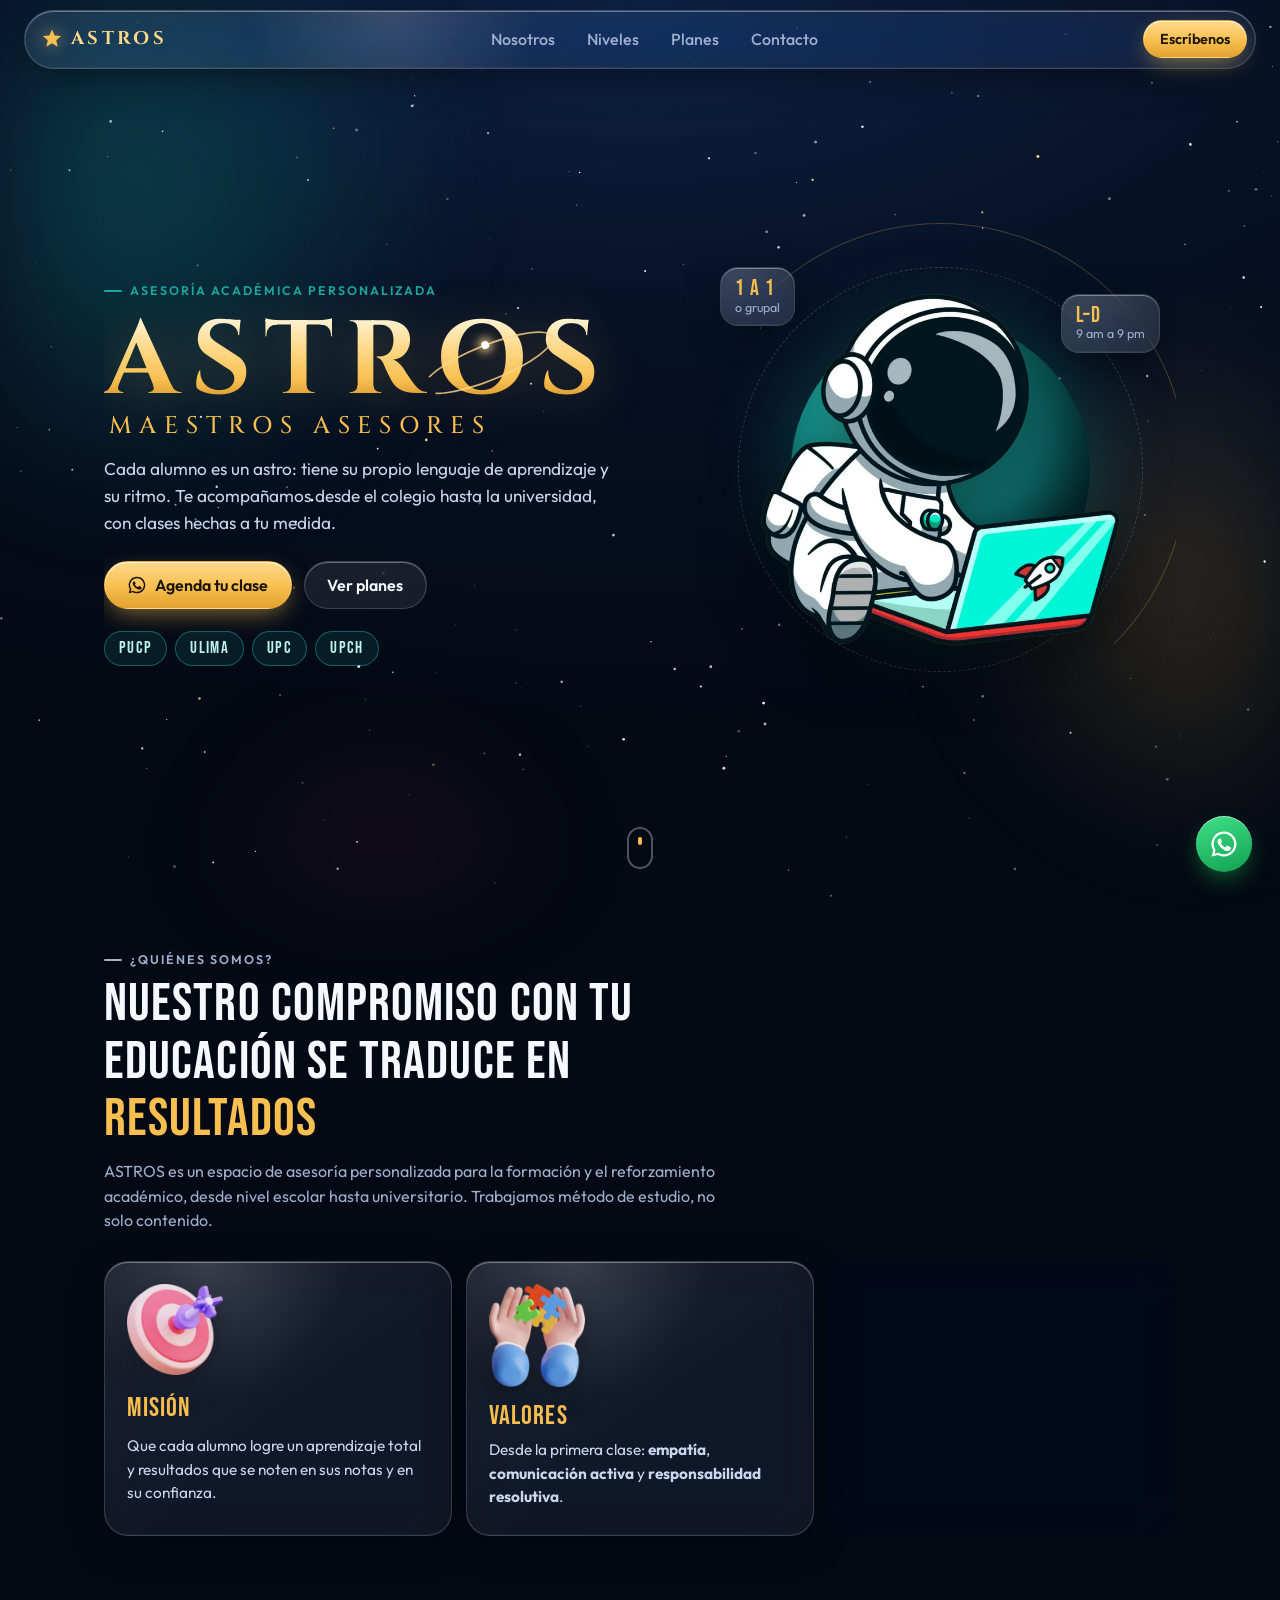
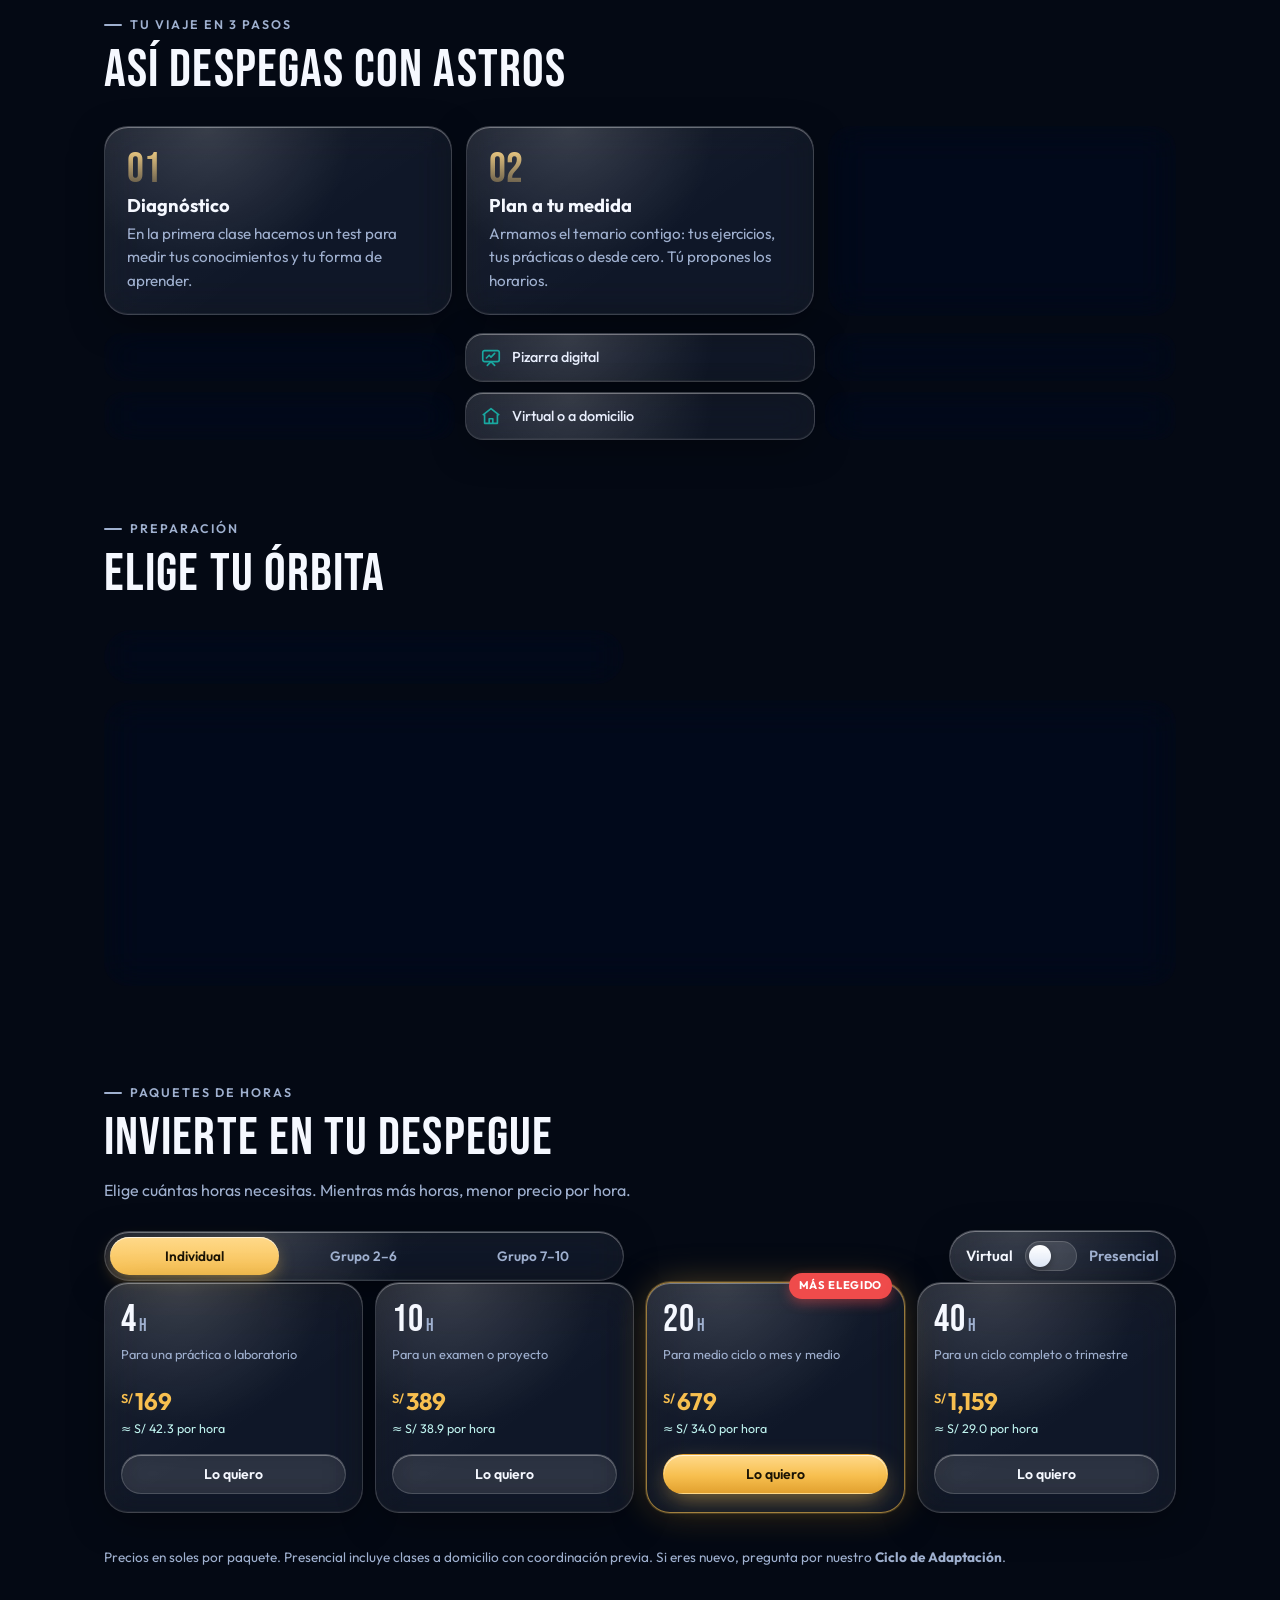
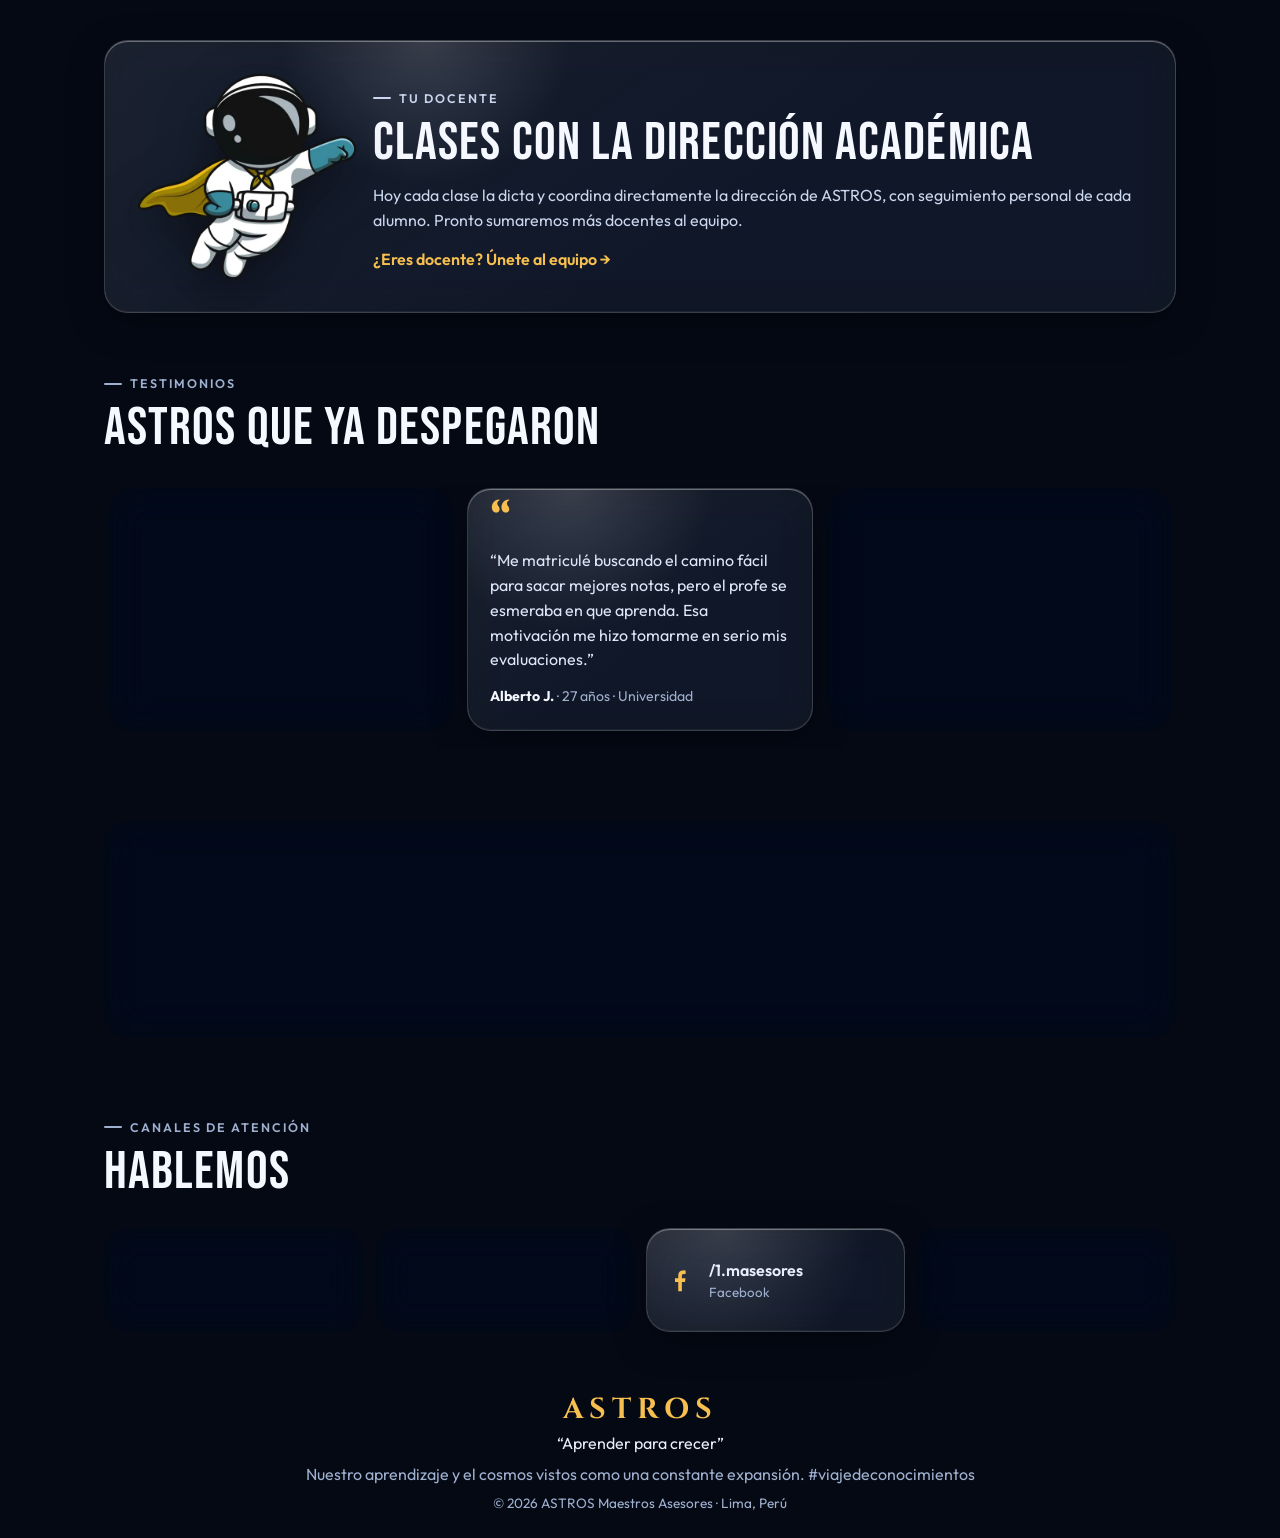
==== index.html @ 33a96c75 "Portafolio web ASTROS: mobile-first, estilo liquid glass Co-Authored-By: Claude Opus 5.5 (1M context" ====
<!doctype html>
<html lang="es">
<head>
  <meta charset="utf-8" />
  <meta name="viewport" content="width=device-width, initial-scale=1, viewport-fit=cover" />
  <title>ASTROS · Maestros Asesores</title>
  <meta name="description" content="Clases personalizadas para escolares, preuniversitarios y universitarios. Preparación para PUCP, ULIMA, UPC y UPCH. Aprender para crecer." />
  <meta name="theme-color" content="#060d1c" />
  <meta property="og:title" content="ASTROS · Maestros Asesores" />
  <meta property="og:description" content="Asesoría académica personalizada: colegio, pre y universidad. Aprender para crecer." />
  <meta property="og:image" content="assets/img/astro-hero.webp" />
  <link rel="icon" href="assets/img/favicon.svg" type="image/svg+xml" />
  <link rel="preconnect" href="https://fonts.googleapis.com" />
  <link rel="preconnect" href="https://fonts.gstatic.com" crossorigin />
  <link href="https://fonts.googleapis.com/css2?family=Bebas+Neue&family=Cinzel:wght@500;700&family=Outfit:wght@300;400;500;600;700&display=swap" rel="stylesheet" />
  <link rel="stylesheet" href="styles.css" />
</head>
<body>
  <canvas id="stars" aria-hidden="true"></canvas>
  <div class="aurora" aria-hidden="true"><span></span><span></span><span></span></div>

  <!-- Barra superior -->
  <header class="topbar glass">
    <a href="#inicio" class="brand" aria-label="ASTROS inicio">
      <svg class="brand-star" viewBox="0 0 24 24" aria-hidden="true"><path d="M12 1.5l2.9 6.6 7.1.6-5.4 4.7 1.6 7-6.2-3.7-6.2 3.7 1.6-7L2 8.7l7.1-.6z"/></svg>
      <span class="brand-name">ASTROS</span>
    </a>
    <nav class="topnav" aria-label="Secciones">
      <a href="#nosotros">Nosotros</a>
      <a href="#niveles">Niveles</a>
      <a href="#planes">Planes</a>
      <a href="#contacto">Contacto</a>
    </nav>
    <a class="btn btn-gold btn-sm" href="https://wa.me/51902155458?text=Hola%20ASTROS%2C%20quiero%20informes%20de%20las%20clases" target="_blank" rel="noopener">Escríbenos</a>
  </header>

  <main>
    <!-- HERO -->
    <section id="inicio" class="hero">
      <div class="hero-copy reveal">
        <p class="eyebrow">Asesoría académica personalizada</p>
        <h1 class="logo-type">
          <span class="logo-main">ASTR<span class="logo-o">O<i></i></span>S</span>
          <span class="logo-sub">Maestros Asesores</span>
        </h1>
        <p class="lead">Cada alumno es un astro: tiene su propio lenguaje de aprendizaje y su ritmo. Te acompañamos desde el colegio hasta la universidad, con clases hechas a tu medida.</p>
        <div class="hero-cta">
          <a class="btn btn-gold" href="https://wa.me/51902155458?text=Hola%20ASTROS%2C%20quiero%20agendar%20mi%20clase%20diagn%C3%B3stica" target="_blank" rel="noopener">
            <svg viewBox="0 0 24 24" aria-hidden="true"><use href="#i-wa"/></svg> Agenda tu clase
          </a>
          <a class="btn btn-glass" href="#planes">Ver planes</a>
        </div>
        <ul class="uni-chips" aria-label="Universidades objetivo">
          <li>PUCP</li><li>ULIMA</li><li>UPC</li><li>UPCH</li>
        </ul>
      </div>
      <div class="hero-art reveal">
        <div class="orbit orbit-1"></div>
        <div class="orbit orbit-2"></div>
        <div class="planet"></div>
        <img src="assets/img/astro-laptop.webp" alt="Astronauta de ASTROS estudiando en su laptop" width="640" height="572" class="float" />
        <div class="glass stat stat-a"><b>1 a 1</b><span>o grupal</span></div>
        <div class="glass stat stat-b"><b>L–D</b><span>9 am a 9 pm</span></div>
      </div>
      <a href="#nosotros" class="scroll-hint" aria-label="Bajar"><span></span></a>
    </section>

    <!-- NOSOTROS -->
    <section id="nosotros" class="section">
      <header class="section-head reveal">
        <p class="eyebrow">¿Quiénes somos?</p>
        <h2>Nuestro compromiso con tu educación se traduce en <em>resultados</em></h2>
        <p>ASTROS es un espacio de asesoría personalizada para la formación y el reforzamiento académico, desde nivel escolar hasta universitario. Trabajamos método de estudio, no solo contenido.</p>
      </header>
      <div class="cards-3">
        <article class="glass card reveal">
          <img src="assets/img/mision.webp" alt="" width="110" height="104" loading="lazy" />
          <h3>Misión</h3>
          <p>Que cada alumno logre un aprendizaje total y resultados que se noten en sus notas y en su confianza.</p>
        </article>
        <article class="glass card reveal">
          <img src="assets/img/valores.webp" alt="" width="110" height="117" loading="lazy" />
          <h3>Valores</h3>
          <p>Desde la primera clase: <b>empatía</b>, <b>comunicación activa</b> y <b>responsabilidad resolutiva</b>.</p>
        </article>
        <article class="glass card reveal">
          <img src="assets/img/vision.webp" alt="" width="110" height="130" loading="lazy" />
          <h3>Visión</h3>
          <p>Ser referentes por nuestra calidad de enseñanza y metodología de estudio para las nuevas generaciones.</p>
        </article>
      </div>
    </section>

    <!-- CÓMO FUNCIONA -->
    <section id="metodo" class="section">
      <header class="section-head reveal">
        <p class="eyebrow">Tu viaje en 3 pasos</p>
        <h2>Así despegas con ASTROS</h2>
      </header>
      <ol class="steps">
        <li class="glass step reveal">
          <span class="step-n">01</span>
          <h3>Diagnóstico</h3>
          <p>En la primera clase hacemos un test para medir tus conocimientos y tu forma de aprender.</p>
        </li>
        <li class="glass step reveal">
          <span class="step-n">02</span>
          <h3>Plan a tu medida</h3>
          <p>Armamos el temario contigo: tus ejercicios, tus prácticas o desde cero. Tú propones los horarios.</p>
        </li>
        <li class="glass step reveal">
          <span class="step-n">03</span>
          <h3>Resultados</h3>
          <p>Seguimiento clase a clase hasta tu práctica, examen o admisión.</p>
        </li>
      </ol>

      <div class="benefits reveal">
        <div class="glass pill-b"><svg viewBox="0 0 24 24"><use href="#i-cal"/></svg>Horario flexible</div>
        <div class="glass pill-b"><svg viewBox="0 0 24 24"><use href="#i-board"/></svg>Pizarra digital</div>
        <div class="glass pill-b"><svg viewBox="0 0 24 24"><use href="#i-rec"/></svg>Clases grabadas en Drive</div>
        <div class="glass pill-b"><svg viewBox="0 0 24 24"><use href="#i-book"/></svg>Temario a solicitud</div>
        <div class="glass pill-b"><svg viewBox="0 0 24 24"><use href="#i-home"/></svg>Virtual o a domicilio</div>
        <div class="glass pill-b"><svg viewBox="0 0 24 24"><use href="#i-users"/></svg>Individual o grupal</div>
      </div>
    </section>

    <!-- NIVELES -->
    <section id="niveles" class="section">
      <header class="section-head reveal">
        <p class="eyebrow">Preparación</p>
        <h2>Elige tu órbita</h2>
      </header>

      <div class="seg glass reveal" role="tablist" aria-label="Niveles">
        <button role="tab" aria-selected="true" data-tab="escolar">Escolar</button>
        <button role="tab" aria-selected="false" data-tab="pre">Pre</button>
        <button role="tab" aria-selected="false" data-tab="univ">Universidad</button>
        <span class="seg-thumb" aria-hidden="true"></span>
      </div>

      <div class="tabpanels reveal">
        <div class="glass panel" data-panel="escolar">
          <h3>Colegio</h3>
          <p class="muted">Reforzamiento, nivelación y adelanto para primaria y secundaria.</p>
          <ul class="topics">
            <li><b>Matemáticas</b><span>Álgebra, Aritmética, Geometría, Trigonometría</span></li>
            <li><b>Comunicación</b><span>Razonamiento verbal, Literatura, Lenguaje</span></li>
            <li><b>Ciencias naturales</b><span>Biología, Química, Física</span></li>
            <li><b>Ciencias sociales</b><span>Historia, Economía, Psicología</span></li>
          </ul>
        </div>
        <div class="glass panel" data-panel="pre" hidden>
          <h3>Preuniversitario</h3>
          <p class="muted">Preparación enfocada en las modalidades de admisión de:</p>
          <div class="uni-grid">
            <div class="uni"><b>PUCP</b><span>Pontificia Universidad Católica del Perú</span></div>
            <div class="uni"><b>ULIMA</b><span>Universidad de Lima</span></div>
            <div class="uni"><b>UPC</b><span>Universidad Peruana de Ciencias Aplicadas</span></div>
            <div class="uni"><b>UPCH</b><span>Universidad Peruana Cayetano Heredia</span></div>
          </div>
          <ul class="tags">
            <li>5.º de secundaria</li><li>Primeros puestos</li><li>Tercio superior</li><li>Bachillerato</li><li>CEPRE</li><li>Examen general</li>
          </ul>
        </div>
        <div class="glass panel" data-panel="univ" hidden>
          <h3>Universidad</h3>
          <p class="muted">Acompañamiento por curso: para una práctica, un examen o el ciclo completo.</p>
          <ul class="topics">
            <li><b>Estudios Generales Ciencias</b><span>Cálculo I–V, Física I–III, Química I–II (laboratorios), Programación</span></li>
            <li><b>Estudios Generales Letras</b><span>Matemática básica y para economistas, Estadística, Lógica, Argumentación, Investigación</span></li>
            <li><b>Ciencias de la salud</b><span>Cursos base de Medicina, Enfermería y afines</span></li>
            <li><b>Ingenierías y Artes</b><span>Cursos de especialidad a solicitud</span></li>
          </ul>
        </div>
      </div>
    </section>

    <!-- PLANES -->
    <section id="planes" class="section">
      <header class="section-head reveal">
        <p class="eyebrow">Paquetes de horas</p>
        <h2>Invierte en tu despegue</h2>
        <p>Elige cuántas horas necesitas. Mientras más horas, menor precio por hora.</p>
      </header>

      <div class="plan-controls reveal">
        <div class="seg glass seg-sm" role="tablist" aria-label="Capacidad">
          <button role="tab" aria-selected="true" data-cap="ind">Individual</button>
          <button role="tab" aria-selected="false" data-cap="g2">Grupo 2–6</button>
          <button role="tab" aria-selected="false" data-cap="g7">Grupo 7–10</button>
          <span class="seg-thumb" aria-hidden="true"></span>
        </div>
        <label class="switch glass">
          <span data-mode-label="virtual" class="on">Virtual</span>
          <input type="checkbox" id="modeToggle" aria-label="Cambiar a presencial" />
          <i aria-hidden="true"></i>
          <span data-mode-label="presencial">Presencial</span>
        </label>
      </div>

      <div class="plans" id="plans"></div>
      <p class="fine reveal">Precios en soles por paquete. Presencial incluye clases a domicilio con coordinación previa. Si eres nuevo, pregunta por nuestro <b>Ciclo de Adaptación</b>.</p>
    </section>

    <!-- DOCENTE -->
    <section id="docente" class="section">
      <div class="glass teacher reveal">
        <img src="assets/img/astro-hero.webp" alt="" width="280" height="280" loading="lazy" class="float-slow" />
        <div>
          <p class="eyebrow">Tu docente</p>
          <h2>Clases con la dirección académica</h2>
          <p>Hoy cada clase la dicta y coordina directamente la dirección de ASTROS, con seguimiento personal de cada alumno. Pronto sumaremos más docentes al equipo.</p>
          <a class="link-arrow" href="https://wa.me/51902155458?text=Hola%20ASTROS%2C%20soy%20docente%20y%20me%20interesa%20dictar%20con%20ustedes" target="_blank" rel="noopener">¿Eres docente? Únete al equipo →</a>
        </div>
      </div>
    </section>

    <!-- TESTIMONIOS -->
    <section id="testimonios" class="section">
      <header class="section-head reveal">
        <p class="eyebrow">Testimonios</p>
        <h2>Astros que ya despegaron</h2>
      </header>
      <div class="carousel" tabindex="0" aria-label="Testimonios">
        <figure class="glass quote">
          <blockquote>“Era el mejor de mi colegio, pero no sabía cuánto me había afectado la pandemia en cómo estudiaba. Gracias a los tips y el test que me dieron pude mejorar nuevamente.”</blockquote>
          <figcaption><b>Renzo A.</b> · 18 años · Pre</figcaption>
        </figure>
        <figure class="glass quote">
          <blockquote>“Me matriculé buscando el camino fácil para sacar mejores notas, pero el profe se esmeraba en que aprenda. Esa motivación me hizo tomarme en serio mis evaluaciones.”</blockquote>
          <figcaption><b>Alberto J.</b> · 27 años · Universidad</figcaption>
        </figure>
        <figure class="glass quote">
          <blockquote>“Lo que me han enseñado me ayudó a conocer las profesiones que existen y lo que quiero ser. Sé que puedo contar con el apoyo de los profes.”</blockquote>
          <figcaption><b>Cristina R.</b> · 13 años · Escolar</figcaption>
        </figure>
      </div>
    </section>

    <!-- PAGOS -->
    <section id="pagos" class="section">
      <div class="glass pay reveal">
        <div>
          <p class="eyebrow">Métodos de pago</p>
          <h2>Paga como prefieras</h2>
          <p>Aceptamos transferencias y billeteras digitales. Te enviamos los datos por WhatsApp; recuerda mandarnos tu comprobante.</p>
        </div>
        <ul class="pay-list">
          <li class="pay-yape">Yape</li>
          <li class="pay-plin">Plin</li>
          <li class="pay-bcp">BCP</li>
          <li class="pay-bbva">BBVA</li>
          <li class="pay-ibk">Interbank</li>
          <li class="pay-scotia">Scotiabank</li>
        </ul>
      </div>
    </section>

    <!-- CONTACTO -->
    <section id="contacto" class="section">
      <header class="section-head reveal">
        <p class="eyebrow">Canales de atención</p>
        <h2>Hablemos</h2>
      </header>
      <div class="contact">
        <a class="glass contact-card reveal" href="https://wa.me/51902155458" target="_blank" rel="noopener">
          <svg viewBox="0 0 24 24" aria-hidden="true"><use href="#i-wa"/></svg>
          <span><b>902 155 458</b><small>WhatsApp · L–D 9 am a 9 pm</small></span>
        </a>
        <a class="glass contact-card reveal" href="https://www.instagram.com/1.masesores/" target="_blank" rel="noopener">
          <svg viewBox="0 0 24 24" aria-hidden="true"><use href="#i-ig"/></svg>
          <span><b>@1.masesores</b><small>Instagram</small></span>
        </a>
        <a class="glass contact-card reveal" href="https://www.facebook.com/1.masesores" target="_blank" rel="noopener">
          <svg viewBox="0 0 24 24" aria-hidden="true"><use href="#i-fb"/></svg>
          <span><b>/1.masesores</b><small>Facebook</small></span>
        </a>
        <a class="glass contact-card reveal" href="mailto:3m.amalgama@gmail.com">
          <svg viewBox="0 0 24 24" aria-hidden="true"><use href="#i-mail"/></svg>
          <span><b>3m.amalgama@gmail.com</b><small>Correo</small></span>
        </a>
      </div>
    </section>
  </main>

  <footer class="footer">
    <p class="logo-foot">ASTROS</p>
    <p>“Aprender para crecer”</p>
    <p class="muted">Nuestro aprendizaje y el cosmos vistos como una constante expansión. #viajedeconocimientos</p>
    <p class="muted small">© <span id="year"></span> ASTROS Maestros Asesores · Lima, Perú</p>
  </footer>

  <!-- Barra inferior tipo app (móvil) -->
  <nav class="tabbar glass" aria-label="Navegación rápida">
    <a href="#inicio" class="active"><svg viewBox="0 0 24 24"><use href="#i-rocket"/></svg><span>Inicio</span></a>
    <a href="#niveles"><svg viewBox="0 0 24 24"><use href="#i-book"/></svg><span>Niveles</span></a>
    <a href="#planes"><svg viewBox="0 0 24 24"><use href="#i-star"/></svg><span>Planes</span></a>
    <a href="#contacto"><svg viewBox="0 0 24 24"><use href="#i-chat"/></svg><span>Contacto</span></a>
  </nav>

  <a class="fab" href="https://wa.me/51902155458?text=Hola%20ASTROS%2C%20quiero%20informes" target="_blank" rel="noopener" aria-label="Escríbenos por WhatsApp">
    <svg viewBox="0 0 24 24"><use href="#i-wa"/></svg>
  </a>

  <!-- Iconos -->
  <svg width="0" height="0" style="position:absolute" aria-hidden="true">
    <symbol id="i-wa" viewBox="0 0 24 24"><path fill="currentColor" d="M12 2a10 10 0 0 0-8.6 15.1L2 22l5-1.3A10 10 0 1 0 12 2zm0 18.2a8.2 8.2 0 0 1-4.2-1.1l-.3-.2-3 .8.8-2.9-.2-.3A8.2 8.2 0 1 1 12 20.2zm4.5-6.1c-.2-.1-1.5-.7-1.7-.8s-.4-.1-.6.1-.7.8-.8 1-.3.2-.5.1a6.7 6.7 0 0 1-3.3-2.9c-.3-.4.3-.4.7-1.3.1-.2 0-.3 0-.4l-.8-1.8c-.2-.5-.4-.4-.6-.4h-.5a1 1 0 0 0-.7.3 3 3 0 0 0-.9 2.2 5.2 5.2 0 0 0 1.1 2.7 11.8 11.8 0 0 0 4.5 4c1.7.7 2.3.8 3.2.6a2.7 2.7 0 0 0 1.8-1.3 2.2 2.2 0 0 0 .1-1.3c0-.1-.2-.2-.4-.3z"/></symbol>
    <symbol id="i-ig" viewBox="0 0 24 24"><g fill="none" stroke="currentColor" stroke-width="1.8"><rect x="3" y="3" width="18" height="18" rx="5"/><circle cx="12" cy="12" r="4"/><circle cx="17.5" cy="6.5" r="1" fill="currentColor" stroke="none"/></g></symbol>
    <symbol id="i-fb" viewBox="0 0 24 24"><path fill="currentColor" d="M13.5 21v-7.5H16l.4-3h-2.9V8.6c0-.9.3-1.5 1.5-1.5h1.5V4.4a20 20 0 0 0-2.2-.1c-2.2 0-3.7 1.3-3.7 3.8v2.4H8v3h2.6V21z"/></symbol>
    <symbol id="i-mail" viewBox="0 0 24 24"><g fill="none" stroke="currentColor" stroke-width="1.8" stroke-linejoin="round"><rect x="3" y="5" width="18" height="14" rx="3"/><path d="m4 7 8 6 8-6"/></g></symbol>
    <symbol id="i-cal" viewBox="0 0 24 24"><g fill="none" stroke="currentColor" stroke-width="1.8" stroke-linecap="round"><rect x="3" y="5" width="18" height="16" rx="3"/><path d="M8 3v4M16 3v4M3 10h18M8 14h2M14 14h2M8 17h2"/></g></symbol>
    <symbol id="i-board" viewBox="0 0 24 24"><g fill="none" stroke="currentColor" stroke-width="1.8" stroke-linecap="round" stroke-linejoin="round"><rect x="3" y="4" width="18" height="12" rx="2"/><path d="m7 12 3-3 2 2 4-4M8 20l4-4 4 4"/></g></symbol>
    <symbol id="i-rec" viewBox="0 0 24 24"><g fill="none" stroke="currentColor" stroke-width="1.8" stroke-linejoin="round"><rect x="3" y="6" width="13" height="12" rx="2"/><path d="m16 10 5-3v10l-5-3z"/></g></symbol>
    <symbol id="i-book" viewBox="0 0 24 24"><g fill="none" stroke="currentColor" stroke-width="1.8" stroke-linejoin="round"><path d="M4 5a2 2 0 0 1 2-2h13v16H6a2 2 0 0 0-2 2z"/><path d="M4 21V5M8 7h7M8 11h5"/></g></symbol>
    <symbol id="i-home" viewBox="0 0 24 24"><g fill="none" stroke="currentColor" stroke-width="1.8" stroke-linejoin="round"><path d="M3 11 12 4l9 7"/><path d="M5 10v10h14V10M10 20v-5h4v5"/></g></symbol>
    <symbol id="i-users" viewBox="0 0 24 24"><g fill="none" stroke="currentColor" stroke-width="1.8" stroke-linecap="round"><circle cx="9" cy="8" r="3.5"/><path d="M2.5 20a6.5 6.5 0 0 1 13 0"/><circle cx="17" cy="9" r="2.5"/><path d="M16 14.2A5 5 0 0 1 21.5 19"/></g></symbol>
    <symbol id="i-rocket" viewBox="0 0 24 24"><g fill="none" stroke="currentColor" stroke-width="1.8" stroke-linejoin="round"><path d="M12 2c3 2 5 5.5 5 10l-2 4H9l-2-4c0-4.5 2-8 5-10z"/><circle cx="12" cy="9" r="2"/><path d="M9 16l-3 3 1-5M15 16l3 3-1-5M10.5 19.5 12 22l1.5-2.5"/></g></symbol>
    <symbol id="i-star" viewBox="0 0 24 24"><path fill="none" stroke="currentColor" stroke-width="1.8" stroke-linejoin="round" d="M12 2.8l2.7 6 6.5.6-4.9 4.3 1.5 6.4L12 16.8 6.2 20.1l1.5-6.4-4.9-4.3 6.5-.6z"/></symbol>
    <symbol id="i-chat" viewBox="0 0 24 24"><path fill="none" stroke="currentColor" stroke-width="1.8" stroke-linejoin="round" d="M4 5h16v11H9l-5 4z"/></symbol>
  </svg>

  <script src="app.js" defer></script>
</body>
</html>
---- styles.css ----
/* ASTROS · Maestros Asesores
   Paleta de marca: espacio profundo, oro, turquesa, blanco y acento rojo. */
:root {
  --space-950: #040914;
  --space-900: #071125;
  --space-800: #0c1c38;
  --teal: #19a8a0;
  --teal-deep: #0e6e6f;
  --gold: #f7bf4f;
  --gold-soft: #ffd98a;
  --red: #ef4b4b;
  --white: #f5f8ff;
  --text: #e8eefc;
  --muted: #9fb0cf;

  --glass-bg: rgba(255, 255, 255, 0.06);
  --glass-bg-strong: rgba(255, 255, 255, 0.10);
  --glass-border: rgba(255, 255, 255, 0.16);
  --glass-hi: rgba(255, 255, 255, 0.35);
  --shadow: 0 10px 40px -10px rgba(0, 0, 0, 0.55);

  --radius: 24px;
  --gutter: 16px;
  --maxw: 1120px;
  --tabbar-h: 68px;

  --f-display: "Bebas Neue", Impact, sans-serif;
  --f-logo: "Cinzel", Georgia, serif;
  color-scheme: dark;
  --f-body: "Outfit", system-ui, -apple-system, "Segoe UI", sans-serif;
}

*, *::before, *::after { box-sizing: border-box; }
html { scroll-behavior: smooth; scroll-padding-top: 80px; overflow-x: clip; }
body {
  margin: 0;
  font-family: var(--f-body);
  font-size: 16px;
  line-height: 1.55;
  color: var(--text);
  background: radial-gradient(120% 80% at 50% 0%, #0d2244 0%, var(--space-900) 45%, var(--space-950) 100%) fixed;
  background-color: var(--space-950);
  overflow-x: hidden;
  overflow-x: clip;
  -webkit-font-smoothing: antialiased;
  padding-bottom: calc(var(--tabbar-h) + env(safe-area-inset-bottom) + 12px);
}
img { max-width: 100%; height: auto; display: block; }
a { color: inherit; }
h1, h2, h3 { margin: 0; line-height: 1.05; }
p { margin: 0; }
.muted { color: var(--muted); }
.small { font-size: .85rem; }

/* ---------- Fondo: estrellas + aurora ---------- */
#stars { position: fixed; inset: 0; width: 100%; height: 100%; z-index: -2; pointer-events: none; }
.aurora { position: fixed; inset: 0; z-index: -1; pointer-events: none; overflow: hidden; filter: blur(60px); opacity: .55; }
.aurora span { position: absolute; border-radius: 50%; animation: drift 22s ease-in-out infinite alternate; }
.aurora span:nth-child(1) { width: 60vmax; height: 60vmax; left: -20vmax; top: -15vmax; background: radial-gradient(circle, rgba(25,168,160,.55), transparent 60%); }
.aurora span:nth-child(2) { width: 50vmax; height: 50vmax; right: -20vmax; top: 30vh; background: radial-gradient(circle, rgba(247,191,79,.35), transparent 60%); animation-duration: 28s; }
.aurora span:nth-child(3) { width: 40vmax; height: 40vmax; left: 10vw; bottom: -20vmax; background: radial-gradient(circle, rgba(239,75,75,.18), transparent 60%); animation-duration: 34s; }
@keyframes drift { to { transform: translate3d(6vw, -4vh, 0) scale(1.1); } }

/* ---------- Liquid glass ---------- */
.glass {
  position: relative;
  background: linear-gradient(145deg, var(--glass-bg-strong), var(--glass-bg) 60%);
  border: 1px solid var(--glass-border);
  border-radius: var(--radius);
  box-shadow: var(--shadow), inset 0 1px 0 var(--glass-hi), inset 0 -1px 0 rgba(255,255,255,.05);
  -webkit-backdrop-filter: blur(18px) saturate(160%);
  backdrop-filter: blur(18px) saturate(160%);
  isolation: isolate;
}
/* brillo especular que sigue al dedo / mouse */
.glass::after {
  content: "";
  position: absolute; inset: 0;
  border-radius: inherit;
  background: radial-gradient(240px circle at var(--mx, 30%) var(--my, 0%), rgba(255,255,255,.14), transparent 60%);
  pointer-events: none;
  z-index: -1;
}

/* ---------- Botones ---------- */
.btn {
  display: inline-flex; align-items: center; justify-content: center; gap: .5rem;
  min-height: 48px; padding: 0 1.4rem;
  border-radius: 999px; border: 1px solid transparent;
  font: 600 1rem/1 var(--f-body); text-decoration: none; cursor: pointer;
  transition: transform .2s ease, box-shadow .2s ease, background .2s ease;
  -webkit-tap-highlight-color: transparent;
}
.btn svg { width: 20px; height: 20px; }
.btn:active { transform: scale(.97); }
.btn-gold {
  color: #1b1405;
  background: linear-gradient(180deg, var(--gold-soft), var(--gold) 55%, #e2a12f);
  box-shadow: 0 8px 24px -6px rgba(247,191,79,.6), inset 0 1px 0 rgba(255,255,255,.7);
}
.btn-gold:hover { box-shadow: 0 12px 30px -6px rgba(247,191,79,.8), inset 0 1px 0 rgba(255,255,255,.7); }
.btn-glass {
  color: var(--white);
  background: rgba(255,255,255,.08);
  border-color: var(--glass-border);
  -webkit-backdrop-filter: blur(14px); backdrop-filter: blur(14px);
  box-shadow: inset 0 1px 0 var(--glass-hi);
}
.btn-sm { min-height: 38px; padding: 0 1rem; font-size: .9rem; }

/* ---------- Topbar ---------- */
.topbar {
  position: sticky; top: max(10px, env(safe-area-inset-top)); z-index: 50;
  margin: 10px var(--gutter) 0;
  display: flex; align-items: center; justify-content: space-between; gap: 12px;
  padding: 8px 8px 8px 16px;
  border-radius: 999px;
}
.brand { display: flex; align-items: center; gap: 8px; text-decoration: none; }
.brand-star { width: 22px; height: 22px; fill: var(--gold); filter: drop-shadow(0 0 8px rgba(247,191,79,.6)); }
.brand-name { font: 700 1.15rem/1 var(--f-logo); letter-spacing: .18em; color: var(--gold-soft); }
.topnav { display: none; gap: 4px; }
.topnav a { text-decoration: none; padding: 8px 14px; border-radius: 999px; color: var(--muted); font-weight: 500; transition: .2s; }
.topnav a:hover { color: var(--white); background: rgba(255,255,255,.08); }

/* ---------- Layout ---------- */
main { width: 100%; max-width: var(--maxw); margin: 0 auto; padding: 0 var(--gutter); }
.section { padding: 64px 0 8px; }
.section-head { max-width: 640px; margin-bottom: 28px; }
.section-head h2, .teacher h2, .pay h2 {
  font-family: var(--f-display); font-weight: 400; letter-spacing: .02em;
  font-size: clamp(2.2rem, 8vw, 3.4rem); color: var(--white); margin: 6px 0 12px;
}
.section-head h2 em { font-style: normal; color: var(--gold); }
.section-head p { color: var(--muted); }
.eyebrow {
  display: inline-flex; align-items: center; gap: 8px;
  font-size: .78rem; font-weight: 600; letter-spacing: .16em; text-transform: uppercase; color: var(--teal);
}
.eyebrow::before { content: ""; width: 18px; height: 2px; border-radius: 2px; background: currentColor; }

/* ---------- Hero ---------- */
main .hero { overflow-x: clip; }
.hero {
  min-height: calc(100svh - 90px);
  display: grid; align-content: center; gap: 24px;
  padding: 32px 0 40px; position: relative;
}
.logo-type { display: grid; gap: 6px; margin: 14px 0 18px; }
.logo-main {
  font: 700 clamp(3.4rem, 17vw, 6.5rem)/0.9 var(--f-logo);
  letter-spacing: .12em;
  background: linear-gradient(180deg, #fff6dc 0%, var(--gold-soft) 35%, var(--gold) 70%, #c9861f 100%);
  -webkit-background-clip: text; background-clip: text; color: transparent;
  filter: drop-shadow(0 4px 24px rgba(247,191,79,.25));
}
.logo-o {
  position: relative; display: inline-block;
  background: inherit; -webkit-background-clip: text; background-clip: text; color: transparent;
  background-image: linear-gradient(180deg, #fff6dc 0%, var(--gold-soft) 35%, var(--gold) 70%, #c9861f 100%);
}
.logo-o i {
  position: absolute; left: 50%; top: 52%; width: 135%; height: 40%;
  border: 2px solid rgba(255,217,138,.8); border-radius: 50%;
  transform: translate(-50%, -50%) rotate(-22deg);
  border-left-color: transparent;
}
.logo-o i::after {
  content: ""; position: absolute; width: 8px; height: 8px; border-radius: 50%;
  background: #fff; box-shadow: 0 0 10px 3px rgba(255,217,138,.9);
  top: -5px; left: 50%;
}
.logo-sub {
  font: 500 clamp(1rem, 4.6vw, 1.5rem)/1 var(--f-logo);
  letter-spacing: .32em; text-transform: uppercase; color: var(--gold);
  padding-left: .2em;
}
.lead { font-size: 1.08rem; color: #c9d6ee; max-width: 520px; }
.hero-cta { display: flex; flex-wrap: wrap; gap: 12px; margin-top: 24px; }
.uni-chips { list-style: none; padding: 0; margin: 22px 0 0; display: flex; flex-wrap: wrap; gap: 8px; }
.uni-chips li {
  font: 400 1.05rem/1 var(--f-display); letter-spacing: .08em;
  padding: 8px 14px; border-radius: 999px;
  border: 1px solid rgba(25,168,160,.5); color: #bff3ef; background: rgba(25,168,160,.12);
}
.hero-art { position: relative; justify-self: center; width: min(88vw, 440px); aspect-ratio: 1; display: grid; place-items: center; }
.hero-art img { width: 82%; position: relative; z-index: 2; filter: drop-shadow(0 20px 30px rgba(0,0,0,.5)); }
.planet {
  position: absolute; width: 68%; aspect-ratio: 1; border-radius: 50%;
  background: radial-gradient(circle at 32% 28%, #3fd3c8 0%, var(--teal) 25%, var(--teal-deep) 55%, #052b33 85%);
  box-shadow: inset -20px -30px 60px rgba(0,0,0,.55), 0 0 80px rgba(25,168,160,.35);
}
.orbit { position: absolute; border-radius: 50%; border: 1px dashed rgba(255,255,255,.18); }
.orbit-1 { inset: 4%; animation: spin 60s linear infinite; }
.orbit-2 { inset: -6%; border-style: solid; border-color: rgba(247,191,79,.25); border-left-color: transparent; border-bottom-color: transparent; animation: spin 24s linear infinite reverse; }
@keyframes spin { to { transform: rotate(360deg); } }
.float { animation: float 6s ease-in-out infinite; }
.float-slow { animation: float 8s ease-in-out infinite; }
@keyframes float { 50% { transform: translateY(-14px) rotate(-1.5deg); } }
.stat { position: absolute; z-index: 3; padding: 10px 14px; border-radius: 18px; display: grid; line-height: 1.15; }
.stat b { font: 400 1.4rem/1 var(--f-display); letter-spacing: .04em; color: var(--gold); }
.stat span { font-size: .78rem; color: var(--muted); }
.stat-a { left: 0; top: 4%; animation: float 7s ease-in-out infinite; }
.stat-b { right: 0; top: 10%; animation: float 9s ease-in-out infinite reverse; }
.scroll-hint { display: none; }

/* ---------- Cards ---------- */
.cards-3 { display: grid; gap: 14px; }
.card { padding: 22px; display: grid; grid-template-columns: 72px 1fr; gap: 4px 16px; align-items: start; }
.card img { grid-row: span 2; width: 72px; filter: drop-shadow(0 8px 14px rgba(0,0,0,.35)); }
.card h3 { font: 400 1.7rem/1 var(--f-display); letter-spacing: .04em; color: var(--gold); }
.card p { color: #c9d6ee; font-size: .96rem; }

/* ---------- Pasos ---------- */
.steps { list-style: none; padding: 0; margin: 0; display: grid; gap: 14px; counter-reset: s; }
.step { padding: 22px; }
.step-n {
  font: 400 2.6rem/1 var(--f-display);
  background: linear-gradient(180deg, var(--gold-soft), rgba(247,191,79,.15));
  -webkit-background-clip: text; background-clip: text; color: transparent;
}
.step h3 { font-size: 1.15rem; margin: 6px 0; color: var(--white); }
.step p { color: var(--muted); font-size: .95rem; }
.benefits { display: grid; grid-template-columns: 1fr 1fr; gap: 10px; margin-top: 18px; }
.pill-b { display: flex; align-items: center; gap: 10px; padding: 12px 14px; border-radius: 18px; font-size: .9rem; font-weight: 500; }
.pill-b svg { width: 22px; height: 22px; flex: none; color: var(--teal); }

/* ---------- Segmented control ---------- */
.seg {
  position: relative; display: grid; grid-auto-flow: column; grid-auto-columns: 1fr;
  padding: 5px; border-radius: 999px; margin-bottom: 16px;
}
.seg button {
  position: relative; z-index: 1; border: 0; background: none; cursor: pointer;
  min-height: 42px; padding: 0 10px; border-radius: 999px;
  font: 600 .95rem/1 var(--f-body); color: var(--muted); transition: color .25s;
  -webkit-tap-highlight-color: transparent;
}
.seg button[aria-selected="true"] { color: #1b1405; }
.seg-thumb {
  position: absolute; z-index: 0; top: 5px; bottom: 5px; left: 5px;
  border-radius: 999px;
  background: linear-gradient(180deg, var(--gold-soft), var(--gold));
  box-shadow: 0 6px 18px -4px rgba(247,191,79,.6), inset 0 1px 0 rgba(255,255,255,.7);
  transition: transform .45s cubic-bezier(.3,1.4,.5,1), width .3s;
}
.seg-sm button { font-size: .85rem; min-height: 38px; }

.panel { padding: 22px; animation: pop .45s cubic-bezier(.3,1.3,.5,1); }
.panel h3 { font: 400 2rem/1 var(--f-display); letter-spacing: .03em; color: var(--white); }
.panel .muted { margin: 6px 0 16px; }
@keyframes pop { from { opacity: 0; transform: translateY(10px) scale(.98); } }
.topics { list-style: none; padding: 0; margin: 0; display: grid; gap: 10px; }
.topics li { display: grid; gap: 2px; padding: 12px 14px; border-radius: 16px; background: rgba(255,255,255,.05); border: 1px solid rgba(255,255,255,.08); }
.topics b { color: var(--gold-soft); font-weight: 600; }
.topics span { color: #c3cfe6; font-size: .92rem; }
.uni-grid { display: grid; grid-template-columns: 1fr 1fr; gap: 10px; }
.uni { padding: 14px; border-radius: 16px; background: rgba(25,168,160,.12); border: 1px solid rgba(25,168,160,.35); display: grid; gap: 4px; }
.uni b { font: 400 1.6rem/1 var(--f-display); letter-spacing: .06em; color: var(--white); }
.uni span { font-size: .78rem; color: var(--muted); line-height: 1.3; }
.tags { list-style: none; padding: 0; margin: 16px 0 0; display: flex; flex-wrap: wrap; gap: 8px; }
.tags li { font-size: .85rem; padding: 6px 12px; border-radius: 999px; background: rgba(255,255,255,.07); border: 1px solid rgba(255,255,255,.12); }

/* ---------- Planes ---------- */
.plan-controls { display: grid; gap: 10px; margin-bottom: 18px; }
.plan-controls .seg { margin: 0; }
.switch {
  display: flex; align-items: center; justify-content: center; gap: 12px;
  padding: 10px 16px; border-radius: 999px; cursor: pointer; user-select: none;
  font-weight: 600; font-size: .92rem; color: var(--muted);
}
.switch span.on { color: var(--white); }
.switch input { position: absolute; opacity: 0; width: 1px; height: 1px; }
.switch i {
  position: relative; width: 52px; height: 30px; border-radius: 999px;
  background: rgba(255,255,255,.12); border: 1px solid var(--glass-border);
  transition: background .3s;
}
.switch i::after {
  content: ""; position: absolute; top: 3px; left: 3px; width: 22px; height: 22px; border-radius: 50%;
  background: linear-gradient(180deg, #fff, #dfe8f7);
  box-shadow: 0 3px 8px rgba(0,0,0,.35);
  transition: transform .4s cubic-bezier(.3,1.5,.5,1);
}
.switch input:checked + i { background: var(--teal); }
.switch input:checked + i::after { transform: translateX(22px); }
.switch input:focus-visible + i { outline: 2px solid var(--gold); outline-offset: 2px; }

.plans { display: grid; grid-template-columns: 1fr 1fr; gap: 12px; }
.plan { padding: 18px 16px; display: grid; gap: 6px; align-content: start; transition: transform .3s; }
.plan.featured { border-color: rgba(247,191,79,.6); box-shadow: var(--shadow), 0 0 0 1px rgba(247,191,79,.25), 0 0 40px -10px rgba(247,191,79,.5), inset 0 1px 0 var(--glass-hi); }
.plan .badge {
  position: absolute; top: -10px; right: 12px; font-size: .7rem; font-weight: 700; letter-spacing: .06em; text-transform: uppercase;
  padding: 4px 10px; border-radius: 999px; color: #fff; background: var(--red); box-shadow: 0 4px 12px rgba(239,75,75,.45);
}
.plan-h { font: 400 2.4rem/1 var(--f-display); color: var(--white); letter-spacing: .02em; }
.plan-h small { font-size: 1.1rem; color: var(--muted); margin-left: 2px; }
.plan-use { font-size: .8rem; color: var(--muted); min-height: 2.4em; line-height: 1.25; }
.plan-price { font: 700 1.5rem/1 var(--f-body); color: var(--gold); margin-top: 6px; }
.plan-price sup { font-size: .8rem; font-weight: 600; margin-right: 2px; vertical-align: .55em; }
.plan-ph { font-size: .78rem; color: #bff3ef; }
.plan .btn { margin-top: 10px; min-height: 40px; font-size: .88rem; padding: 0 .8rem; }
.price-swap { animation: pop .35s ease; }
.fine { margin-top: 16px; color: var(--muted); font-size: .85rem; }

/* ---------- Docente ---------- */
.teacher { padding: 24px; display: grid; gap: 16px; align-items: center; overflow: hidden; }
.teacher img { width: 180px; justify-self: center; filter: drop-shadow(0 16px 24px rgba(0,0,0,.45)); }
.teacher p { color: #c9d6ee; }
.link-arrow { display: inline-block; margin-top: 14px; color: var(--gold); font-weight: 600; text-decoration: none; }
.link-arrow:hover { text-decoration: underline; }

/* ---------- Testimonios ---------- */
.carousel {
  display: grid; grid-auto-flow: column; grid-auto-columns: 86%; gap: 14px;
  overflow-x: auto; scroll-snap-type: x mandatory; padding: 4px 4px 18px;
  margin: 0 calc(var(--gutter) * -1); padding-left: var(--gutter); padding-right: var(--gutter);
  scrollbar-width: none;
}
.carousel::-webkit-scrollbar { display: none; }
.quote { margin: 0; padding: 22px; scroll-snap-align: center; display: grid; gap: 14px; align-content: space-between; }
.quote blockquote { margin: 0; font-size: 1rem; color: #dde6f7; }
.quote blockquote::before { content: "“"; display: block; font: 700 3rem/0.6 var(--f-logo); color: var(--gold); margin-bottom: 8px; }
.quote figcaption { font-size: .88rem; color: var(--muted); }
.quote figcaption b { color: var(--white); }

/* ---------- Pagos ---------- */
.pay { padding: 24px; display: grid; gap: 18px; }
.pay p { color: #c9d6ee; }
.pay-list { list-style: none; padding: 0; margin: 0; display: grid; grid-template-columns: repeat(3, 1fr); gap: 10px; }
.pay-list li {
  display: grid; place-items: center; min-height: 54px; border-radius: 16px;
  font-weight: 700; font-size: .9rem; color: #fff; letter-spacing: .02em;
  box-shadow: inset 0 1px 0 rgba(255,255,255,.35), 0 6px 16px -6px rgba(0,0,0,.5);
}
.pay-yape { background: linear-gradient(160deg, #8b3fd1, #5f1d9a); }
.pay-plin { background: linear-gradient(160deg, #3ec6e0, #0f8db0); }
.pay-bcp { background: linear-gradient(160deg, #2453b8, #0b2f7a); }
.pay-bbva { background: linear-gradient(160deg, #1c5bb8, #072e6b); }
.pay-ibk { background: linear-gradient(160deg, #18b05a, #0c7a3c); }
.pay-scotia { background: linear-gradient(160deg, #ee3b33, #b0161a); }

/* ---------- Contacto ---------- */
.contact { display: grid; gap: 12px; }
.contact-card { display: flex; align-items: center; gap: 14px; padding: 16px 18px; text-decoration: none; transition: transform .2s; }
.contact-card:active { transform: scale(.98); }
.contact-card svg { width: 30px; height: 30px; flex: none; color: var(--gold); }
.contact-card span { display: grid; min-width: 0; }
.contact-card b { font-weight: 600; overflow-wrap: anywhere; }
.contact-card small { color: var(--muted); }

/* ---------- Footer ---------- */
.footer { text-align: center; padding: 56px var(--gutter) 24px; display: grid; gap: 6px; }
.logo-foot { font: 700 1.8rem/1 var(--f-logo); letter-spacing: .2em; color: var(--gold); }

/* ---------- Tabbar móvil + FAB ---------- */
.tabbar {
  position: fixed; z-index: 60; left: var(--gutter); right: var(--gutter);
  bottom: calc(10px + env(safe-area-inset-bottom));
  height: var(--tabbar-h); border-radius: 26px;
  display: grid; grid-template-columns: repeat(4, 1fr); padding: 6px;
  background: linear-gradient(145deg, rgba(20,34,64,.55), rgba(10,20,40,.45));
}
.tabbar a {
  display: grid; place-items: center; align-content: center; gap: 2px;
  text-decoration: none; color: var(--muted); font-size: .7rem; font-weight: 500;
  border-radius: 20px; transition: color .25s, background .25s;
  -webkit-tap-highlight-color: transparent;
}
.tabbar svg { width: 22px; height: 22px; }
.tabbar a.active { color: var(--gold); background: rgba(255,255,255,.08); box-shadow: inset 0 1px 0 rgba(255,255,255,.18); }
.fab {
  position: fixed; z-index: 61; right: var(--gutter);
  bottom: calc(var(--tabbar-h) + 22px + env(safe-area-inset-bottom));
  width: 56px; height: 56px; border-radius: 50%; display: grid; place-items: center;
  color: #fff; background: linear-gradient(160deg, #3fe08a, #12a150);
  box-shadow: 0 10px 24px -6px rgba(18,161,80,.7), inset 0 1px 0 rgba(255,255,255,.5);
  animation: pulse 2.8s ease-in-out infinite;
}
.fab svg { width: 30px; height: 30px; }
@keyframes pulse { 50% { box-shadow: 0 10px 24px -6px rgba(18,161,80,.7), 0 0 0 10px rgba(63,224,138,.12), inset 0 1px 0 rgba(255,255,255,.5); } }

/* ---------- Reveal on scroll ---------- */
.reveal { transition: transform .8s cubic-bezier(.2,.8,.2,1); }
.js .reveal:not(.in) { transform: translateY(18px); }
.reveal.in { transform: none; }

:focus-visible { outline: 2px solid var(--gold); outline-offset: 3px; }

/* Sin backdrop-filter: más opacidad para que se lea */
@supports not ((backdrop-filter: blur(1px)) or (-webkit-backdrop-filter: blur(1px))) {
  .glass { background: rgba(14, 28, 56, .92); }
}

@media (prefers-reduced-motion: reduce) {
  *, *::before, *::after { animation: none !important; transition: none !important; }
  .reveal { opacity: 1; transform: none; }
  html { scroll-behavior: auto; }
}

/* ---------- Tablet / Desktop ---------- */
@media (min-width: 720px) {
  :root { --gutter: 24px; }
  .cards-3, .steps { grid-template-columns: repeat(3, 1fr); }
  .card { grid-template-columns: 1fr; text-align: left; }
  .card img { grid-row: auto; width: 96px; margin-bottom: 8px; }
  .benefits { grid-template-columns: repeat(3, 1fr); }
  .plans { grid-template-columns: repeat(4, 1fr); }
  .plan-controls { grid-template-columns: 1fr auto; align-items: center; }
  .uni-grid { grid-template-columns: repeat(4, 1fr); }
  .topics { grid-template-columns: 1fr 1fr; }
  .teacher { grid-template-columns: 220px 1fr; padding: 32px; }
  .teacher img { width: 220px; }
  .carousel { grid-auto-columns: calc((100% - 28px) / 3); margin: 0; padding-left: 4px; padding-right: 4px; }
  .pay { grid-template-columns: 1fr 1fr; align-items: center; padding: 32px; }
  .contact { grid-template-columns: 1fr 1fr; }
  .seg { max-width: 520px; }
}
@media (min-width: 960px) {
  body { padding-bottom: 0; }
  .topnav { display: flex; }
  .tabbar { display: none; }
  .fab { bottom: 28px; right: 28px; }
  .hero { grid-template-columns: 1.1fr .9fr; align-items: center; }
  .scroll-hint { display: block; position: absolute; left: 50%; bottom: 10px; width: 26px; height: 42px; border: 2px solid rgba(255,255,255,.3); border-radius: 14px; transform: translateX(-50%); }
  .scroll-hint span { position: absolute; left: 50%; top: 8px; width: 4px; height: 8px; border-radius: 2px; background: var(--gold); transform: translateX(-50%); animation: wheel 1.8s infinite; }
  @keyframes wheel { to { transform: translate(-50%, 12px); opacity: 0; } }
  .contact { grid-template-columns: repeat(4, 1fr); }
}
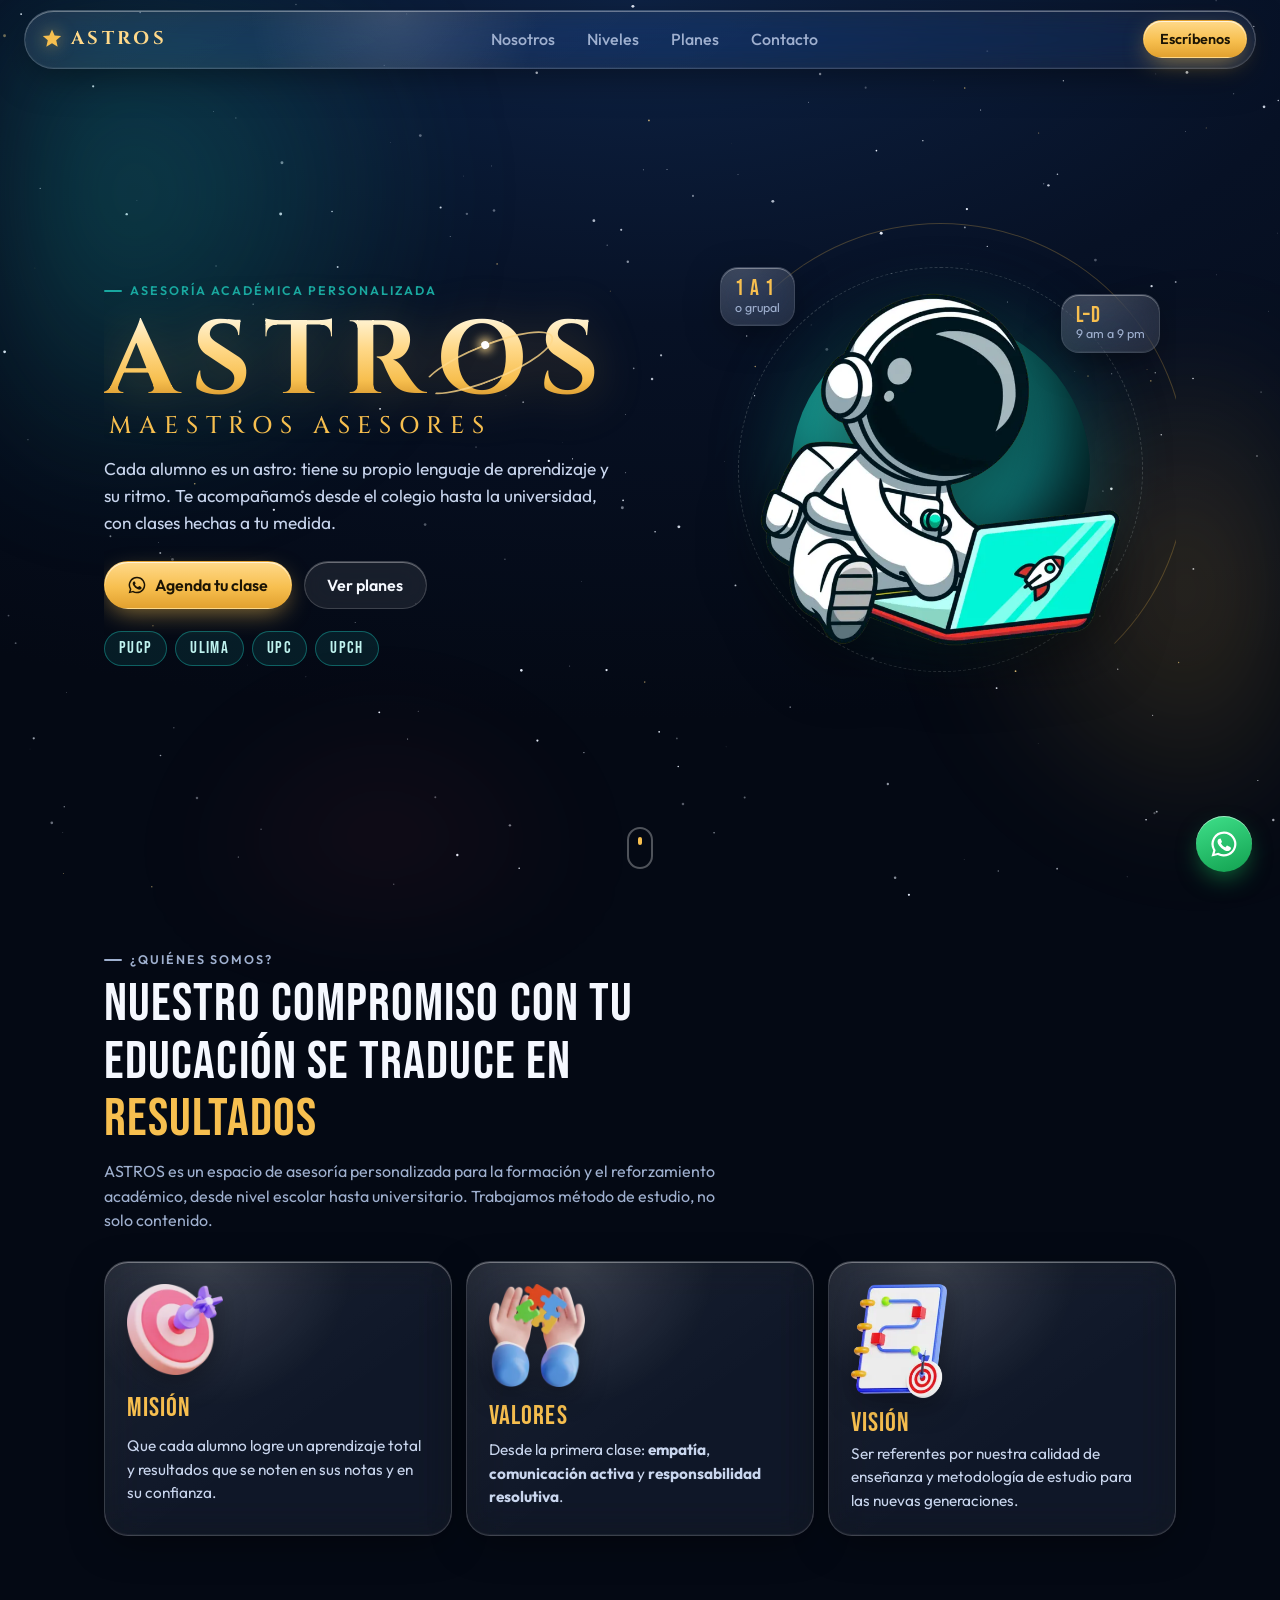
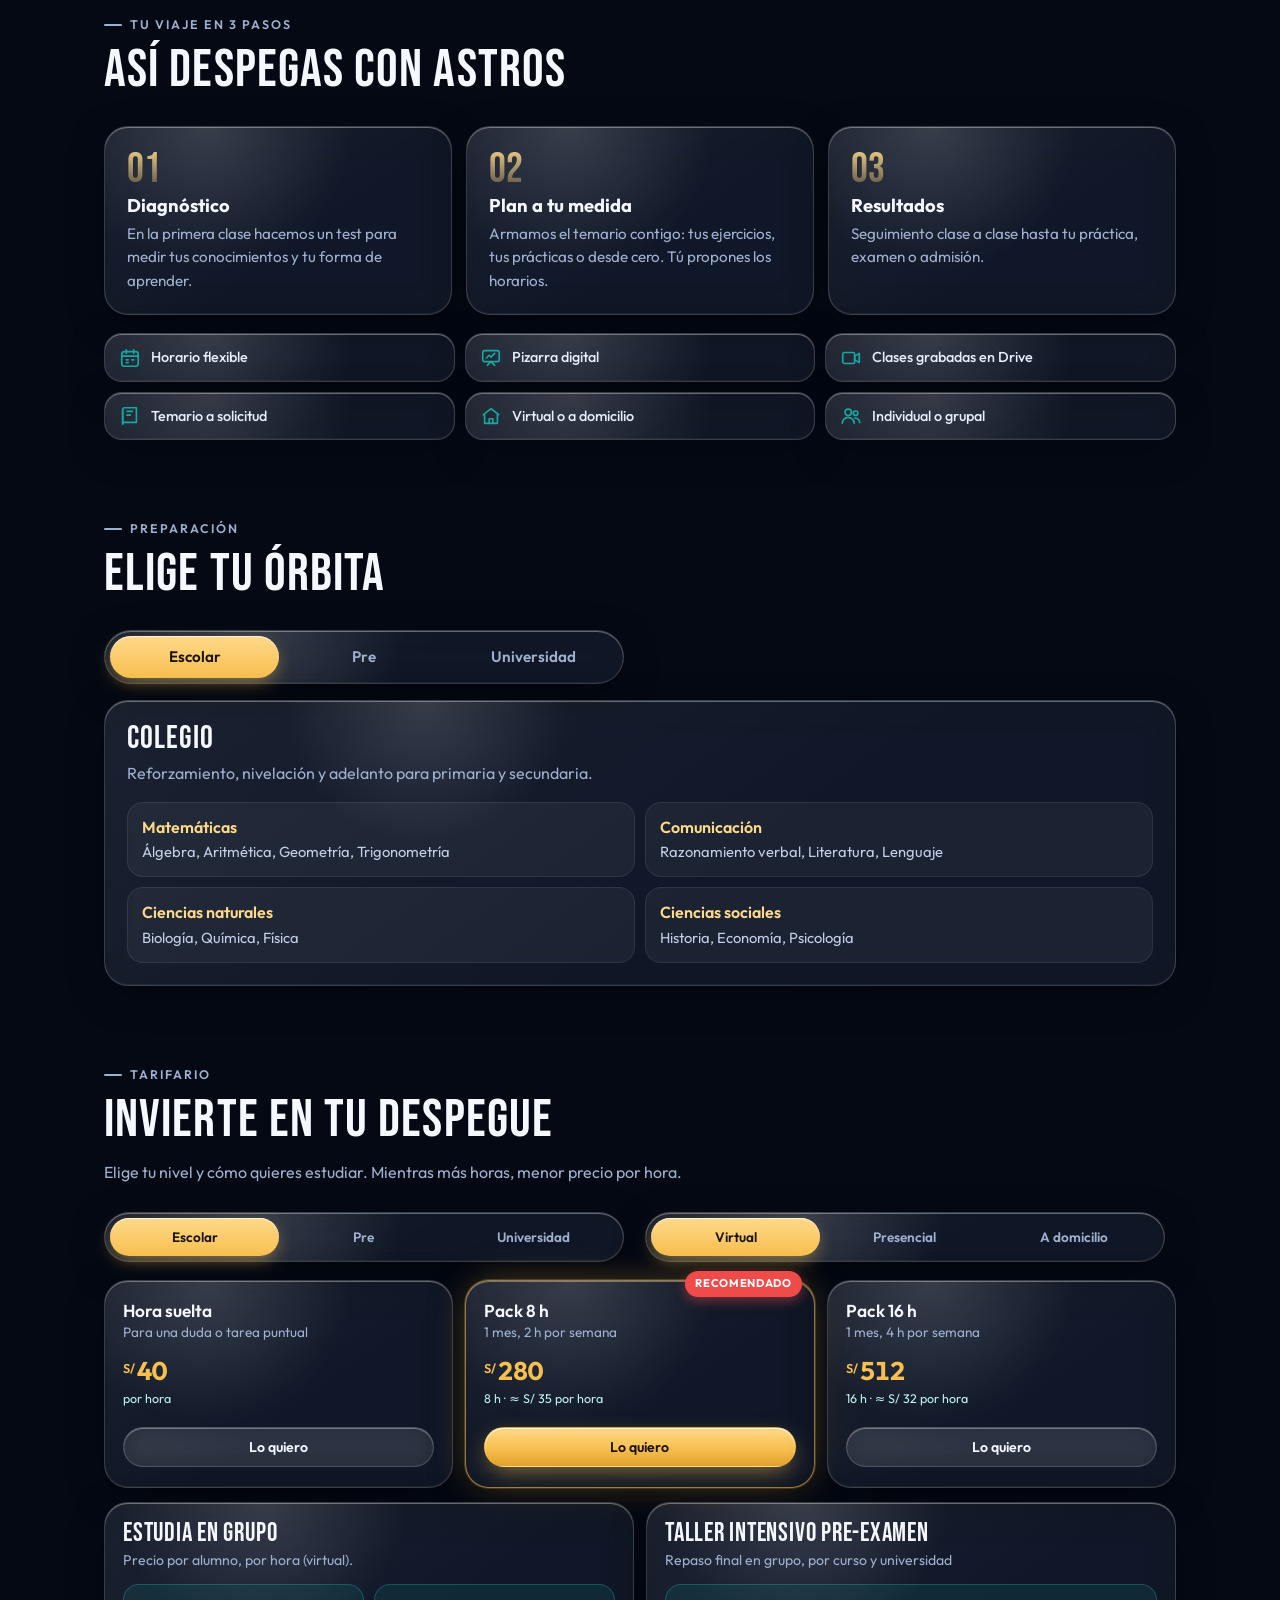
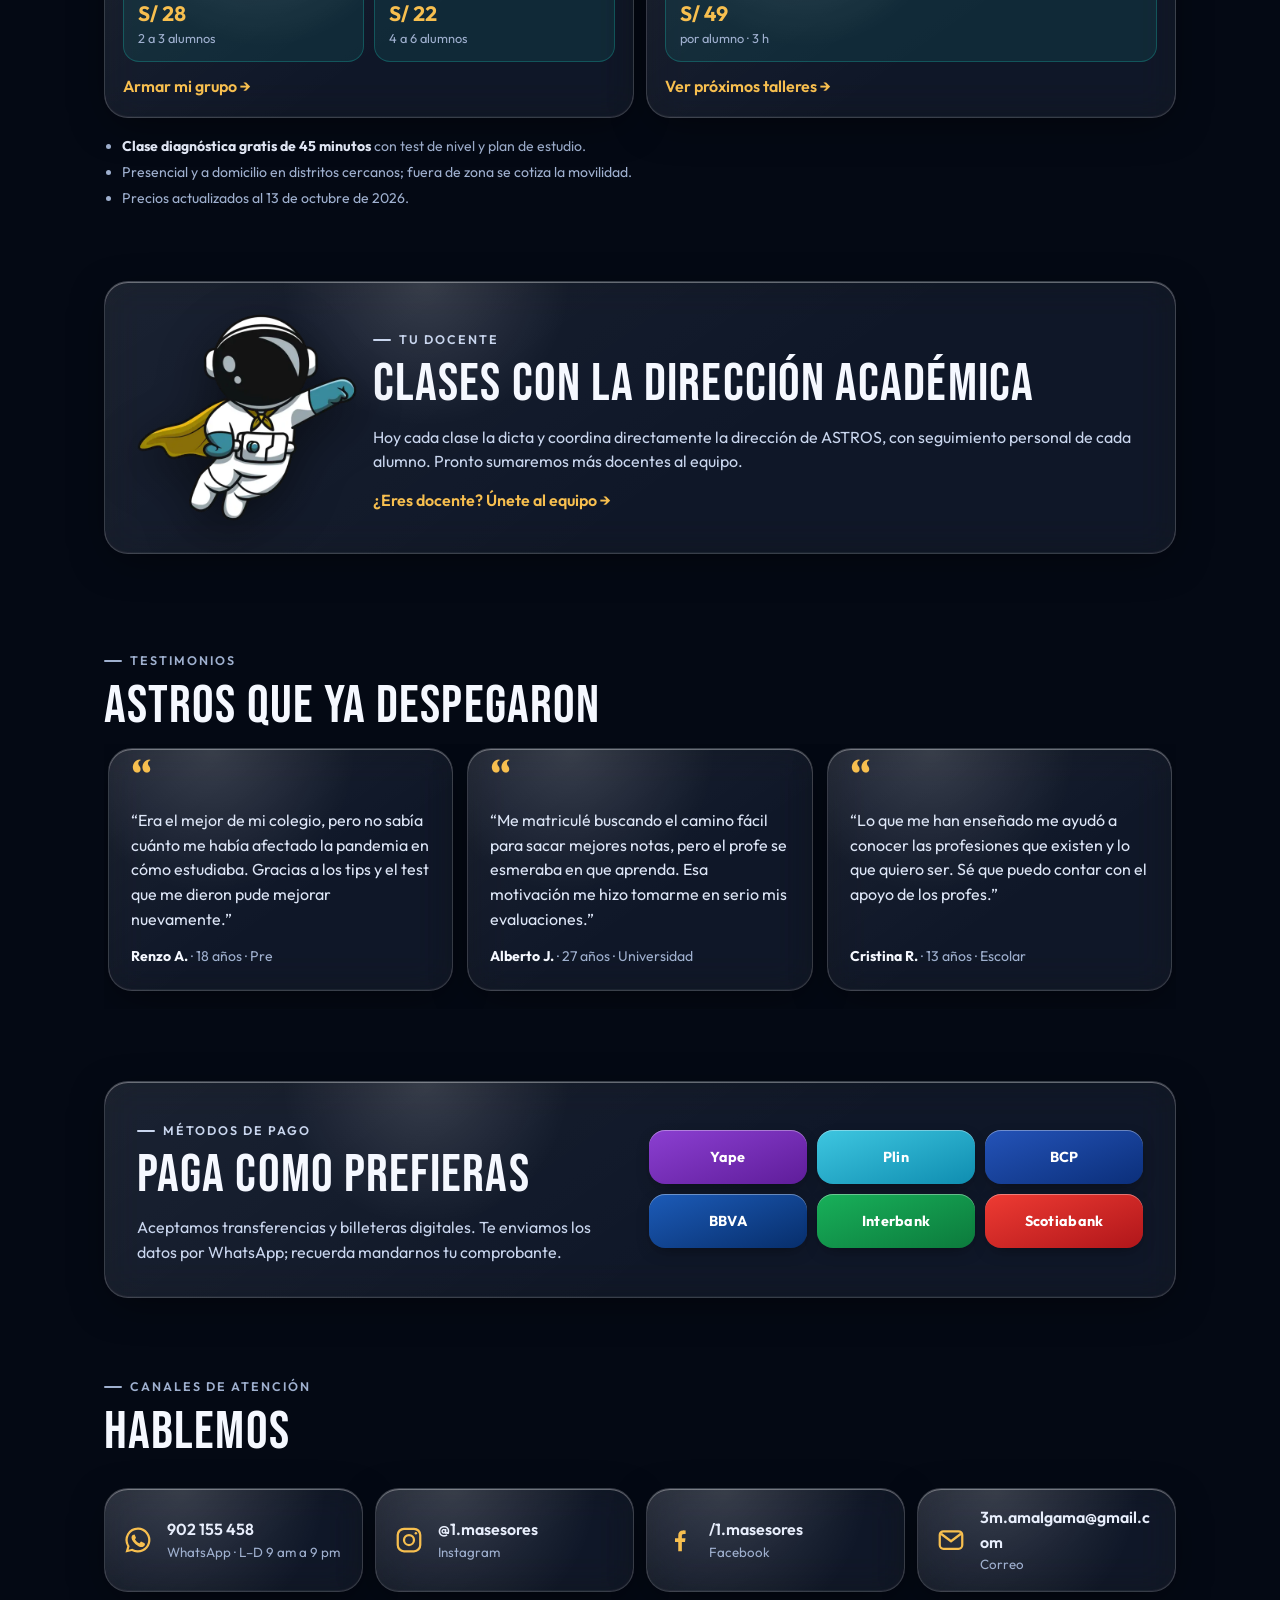
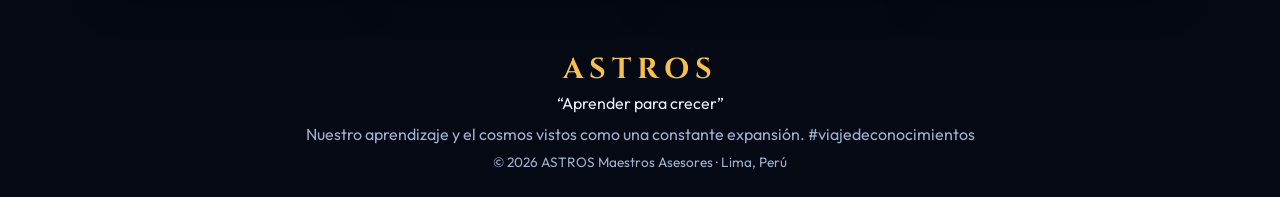
==== commit 50a6db38: "Tarifario aprobado desde data/precios.json por nivel y modalidad Co-Authored-By: Claude Opus 5.5 (1M" ====
--- a/index.html
+++ b/index.html
@@ -179,28 +179,40 @@
     <!-- PLANES -->
     <section id="planes" class="section">
       <header class="section-head reveal">
-        <p class="eyebrow">Paquetes de horas</p>
+        <p class="eyebrow">Tarifario</p>
         <h2>Invierte en tu despegue</h2>
-        <p>Elige cuántas horas necesitas. Mientras más horas, menor precio por hora.</p>
+        <p>Elige tu nivel y cómo quieres estudiar. Mientras más horas, menor precio por hora.</p>
       </header>
 
       <div class="plan-controls reveal">
-        <div class="seg glass seg-sm" role="tablist" aria-label="Capacidad">
-          <button role="tab" aria-selected="true" data-cap="ind">Individual</button>
-          <button role="tab" aria-selected="false" data-cap="g2">Grupo 2–6</button>
-          <button role="tab" aria-selected="false" data-cap="g7">Grupo 7–10</button>
+        <div class="seg glass seg-sm" role="tablist" aria-label="Nivel" data-group="nivel">
+          <button role="tab" aria-selected="true" data-value="escolar">Escolar</button>
+          <button role="tab" aria-selected="false" data-value="pre">Pre</button>
+          <button role="tab" aria-selected="false" data-value="univ">Universidad</button>
           <span class="seg-thumb" aria-hidden="true"></span>
         </div>
-        <label class="switch glass">
-          <span data-mode-label="virtual" class="on">Virtual</span>
-          <input type="checkbox" id="modeToggle" aria-label="Cambiar a presencial" />
-          <i aria-hidden="true"></i>
-          <span data-mode-label="presencial">Presencial</span>
-        </label>
-      </div>
-
-      <div class="plans" id="plans"></div>
-      <p class="fine reveal">Precios en soles por paquete. Presencial incluye clases a domicilio con coordinación previa. Si eres nuevo, pregunta por nuestro <b>Ciclo de Adaptación</b>.</p>
+        <div class="seg glass seg-sm" role="tablist" aria-label="Modalidad" data-group="modo">
+          <button role="tab" aria-selected="true" data-value="virtual">Virtual</button>
+          <button role="tab" aria-selected="false" data-value="presencial">Presencial</button>
+          <button role="tab" aria-selected="false" data-value="domicilio">A domicilio</button>
+          <span class="seg-thumb" aria-hidden="true"></span>
+        </div>
+      </div>
+
+      <div class="plans" id="plans" aria-live="polite">
+        <p class="plans-empty glass">Cargando precios… Si no aparecen, <a href="https://wa.me/51902155458?text=Hola%20ASTROS%2C%20quiero%20el%20tarifario" target="_blank" rel="noopener">pídelos por WhatsApp</a>.</p>
+      </div>
+
+      <div class="extras reveal">
+        <div class="glass extra" id="groupBox"></div>
+        <div class="glass extra" id="tallerBox"></div>
+      </div>
+
+      <ul class="fine reveal">
+        <li><b>Clase diagnóstica gratis de 45 minutos</b> con test de nivel y plan de estudio.</li>
+        <li>Presencial y a domicilio en distritos cercanos; fuera de zona se cotiza la movilidad.</li>
+        <li id="priceDate"></li>
+      </ul>
     </section>
 
     <!-- DOCENTE -->
--- a/styles.css
+++ b/styles.css
@@ -286,8 +286,18 @@
 .switch input:checked + i::after { transform: translateX(22px); }
 .switch input:focus-visible + i { outline: 2px solid var(--gold); outline-offset: 2px; }
 
-.plans { display: grid; grid-template-columns: 1fr 1fr; gap: 12px; }
-.plan { padding: 18px 16px; display: grid; gap: 6px; align-content: start; transition: transform .3s; }
+.plans { display: grid; gap: 12px; }
+.plans-empty { padding: 18px; color: var(--muted); }
+.plans-empty a { color: var(--gold); }
+.plan {
+  padding: 16px 18px; display: grid; gap: 2px 12px; align-items: center;
+  grid-template-columns: 1fr auto; grid-template-areas: "top price" "top ph" "btn btn";
+}
+.plan-top { grid-area: top; min-width: 0; }
+.plan-name { font: 600 1.08rem/1.2 var(--f-body); color: var(--white); }
+.plan .plan-price { grid-area: price; justify-self: end; }
+.plan .plan-ph { grid-area: ph; justify-self: end; text-align: right; }
+.plan .btn { grid-area: btn; }
 .plan.featured { border-color: rgba(247,191,79,.6); box-shadow: var(--shadow), 0 0 0 1px rgba(247,191,79,.25), 0 0 40px -10px rgba(247,191,79,.5), inset 0 1px 0 var(--glass-hi); }
 .plan .badge {
   position: absolute; top: -10px; right: 12px; font-size: .7rem; font-weight: 700; letter-spacing: .06em; text-transform: uppercase;
@@ -295,13 +305,24 @@
 }
 .plan-h { font: 400 2.4rem/1 var(--f-display); color: var(--white); letter-spacing: .02em; }
 .plan-h small { font-size: 1.1rem; color: var(--muted); margin-left: 2px; }
-.plan-use { font-size: .8rem; color: var(--muted); min-height: 2.4em; line-height: 1.25; }
-.plan-price { font: 700 1.5rem/1 var(--f-body); color: var(--gold); margin-top: 6px; }
+.plan-use { font-size: .85rem; color: var(--muted); line-height: 1.3; margin-top: 2px; }
+.plan-price { font: 700 1.6rem/1 var(--f-body); color: var(--gold); font-variant-numeric: tabular-nums; }
 .plan-price sup { font-size: .8rem; font-weight: 600; margin-right: 2px; vertical-align: .55em; }
 .plan-ph { font-size: .78rem; color: #bff3ef; }
 .plan .btn { margin-top: 10px; min-height: 40px; font-size: .88rem; padding: 0 .8rem; }
 .price-swap { animation: pop .35s ease; }
-.fine { margin-top: 16px; color: var(--muted); font-size: .85rem; }
+.fine { margin: 18px 0 0; padding-left: 1.1rem; color: var(--muted); font-size: .88rem; display: grid; gap: 4px; }
+.fine b { color: var(--text); }
+.fine li:empty { display: none; }
+.extras { display: grid; gap: 12px; margin-top: 14px; }
+.extra { padding: 18px; }
+.extra h3 { font: 400 1.6rem/1 var(--f-display); letter-spacing: .03em; color: var(--white); }
+.extra .muted { font-size: .88rem; margin: 4px 0 12px; }
+.group-row { display: flex; flex-wrap: wrap; gap: 10px; }
+.group-row div { flex: 1 1 120px; display: grid; padding: 12px 14px; border-radius: 16px; background: rgba(25,168,160,.12); border: 1px solid rgba(25,168,160,.35); }
+.group-row b { font-size: 1.3rem; color: var(--gold); font-variant-numeric: tabular-nums; }
+.group-row span { font-size: .8rem; color: var(--muted); }
+.extra .link-arrow { margin-top: 12px; }
 
 /* ---------- Docente ---------- */
 .teacher { padding: 24px; display: grid; gap: 16px; align-items: center; overflow: hidden; }
@@ -405,8 +426,13 @@
   .card { grid-template-columns: 1fr; text-align: left; }
   .card img { grid-row: auto; width: 96px; margin-bottom: 8px; }
   .benefits { grid-template-columns: repeat(3, 1fr); }
-  .plans { grid-template-columns: repeat(4, 1fr); }
-  .plan-controls { grid-template-columns: 1fr auto; align-items: center; }
+  .plans { grid-template-columns: repeat(auto-fit, minmax(200px, 1fr)); }
+  .plan { grid-template-columns: 1fr; grid-template-areas: "top" "price" "ph" "btn"; grid-template-rows: 1fr auto auto auto; gap: 6px; padding: 20px 18px; }
+  .plan .plan-price, .plan .plan-ph { justify-self: start; text-align: left; }
+  .plan .plan-price { margin-top: 10px; }
+  .plan .btn { margin-top: 12px; }
+  .plan-controls { grid-template-columns: 1fr 1fr; align-items: center; }
+  .extras { grid-template-columns: 1fr 1fr; }
   .uni-grid { grid-template-columns: repeat(4, 1fr); }
   .topics { grid-template-columns: 1fr 1fr; }
   .teacher { grid-template-columns: 220px 1fr; padding: 32px; }
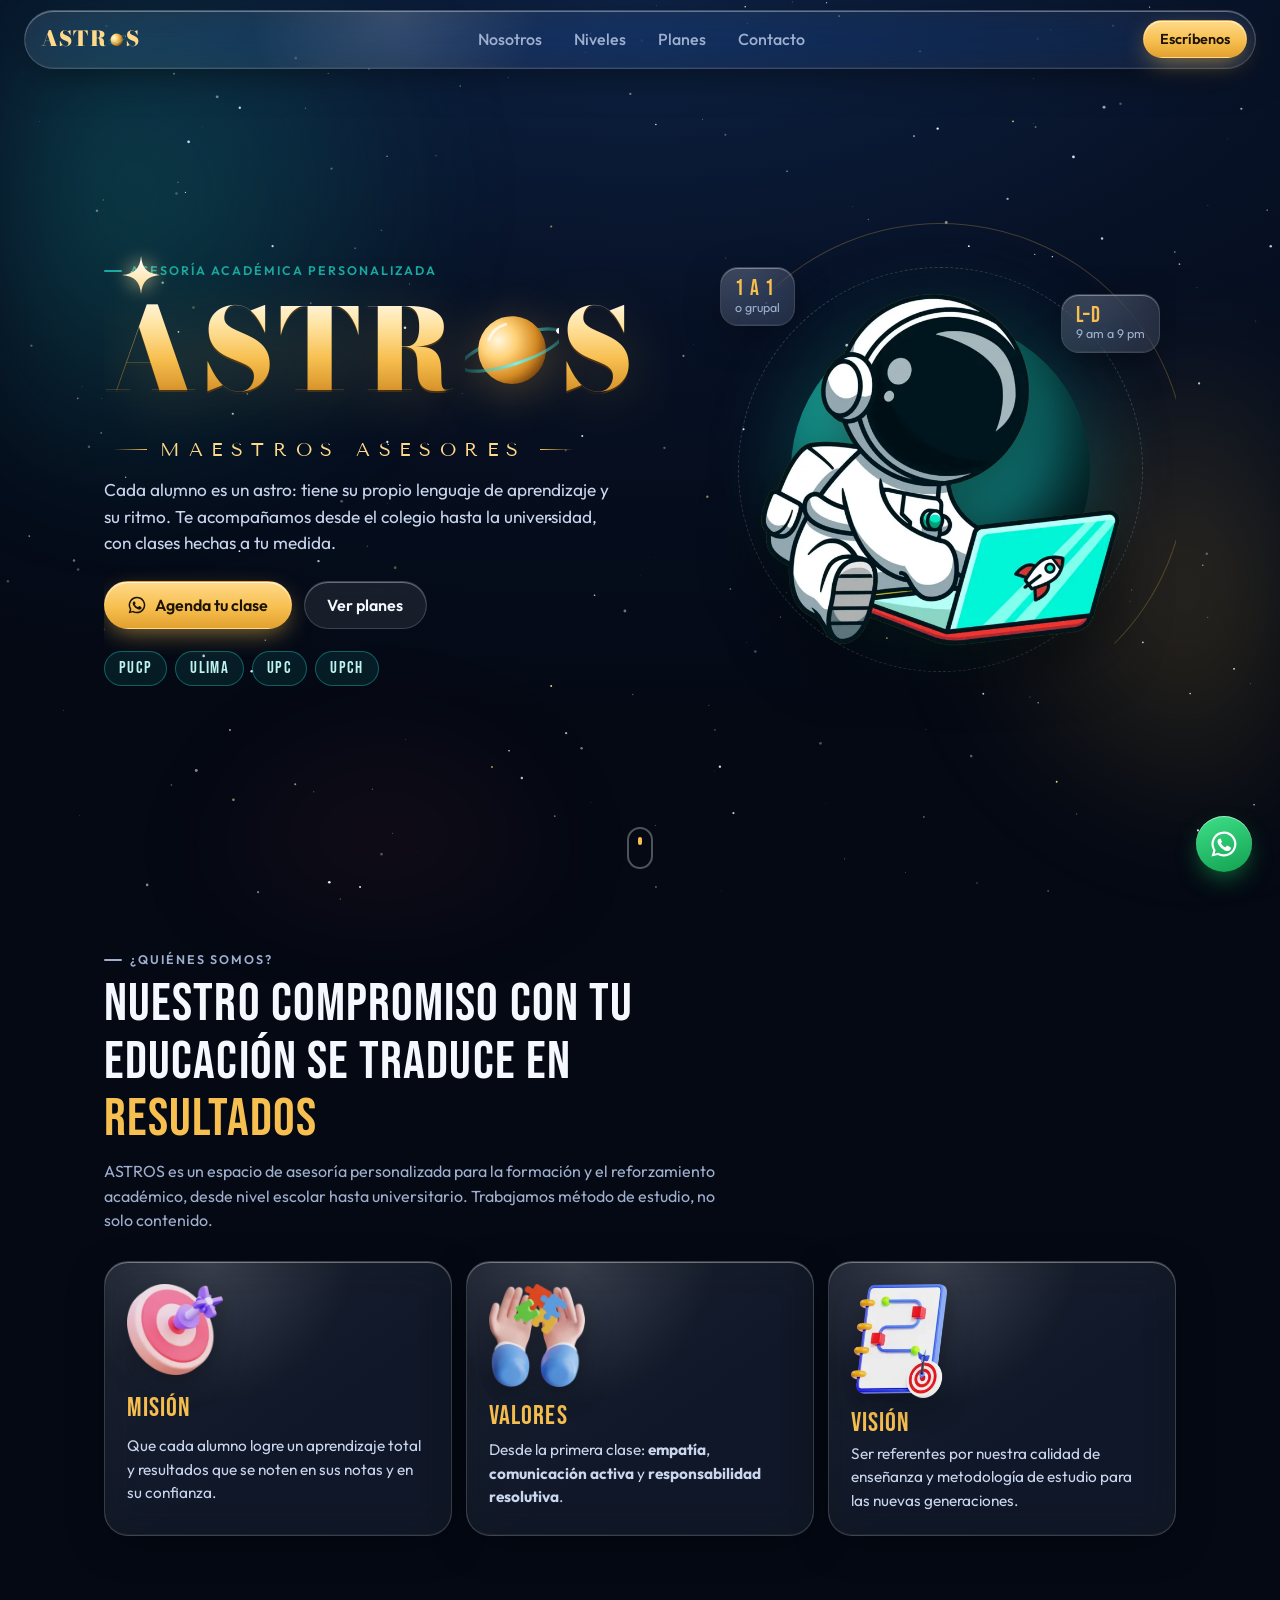
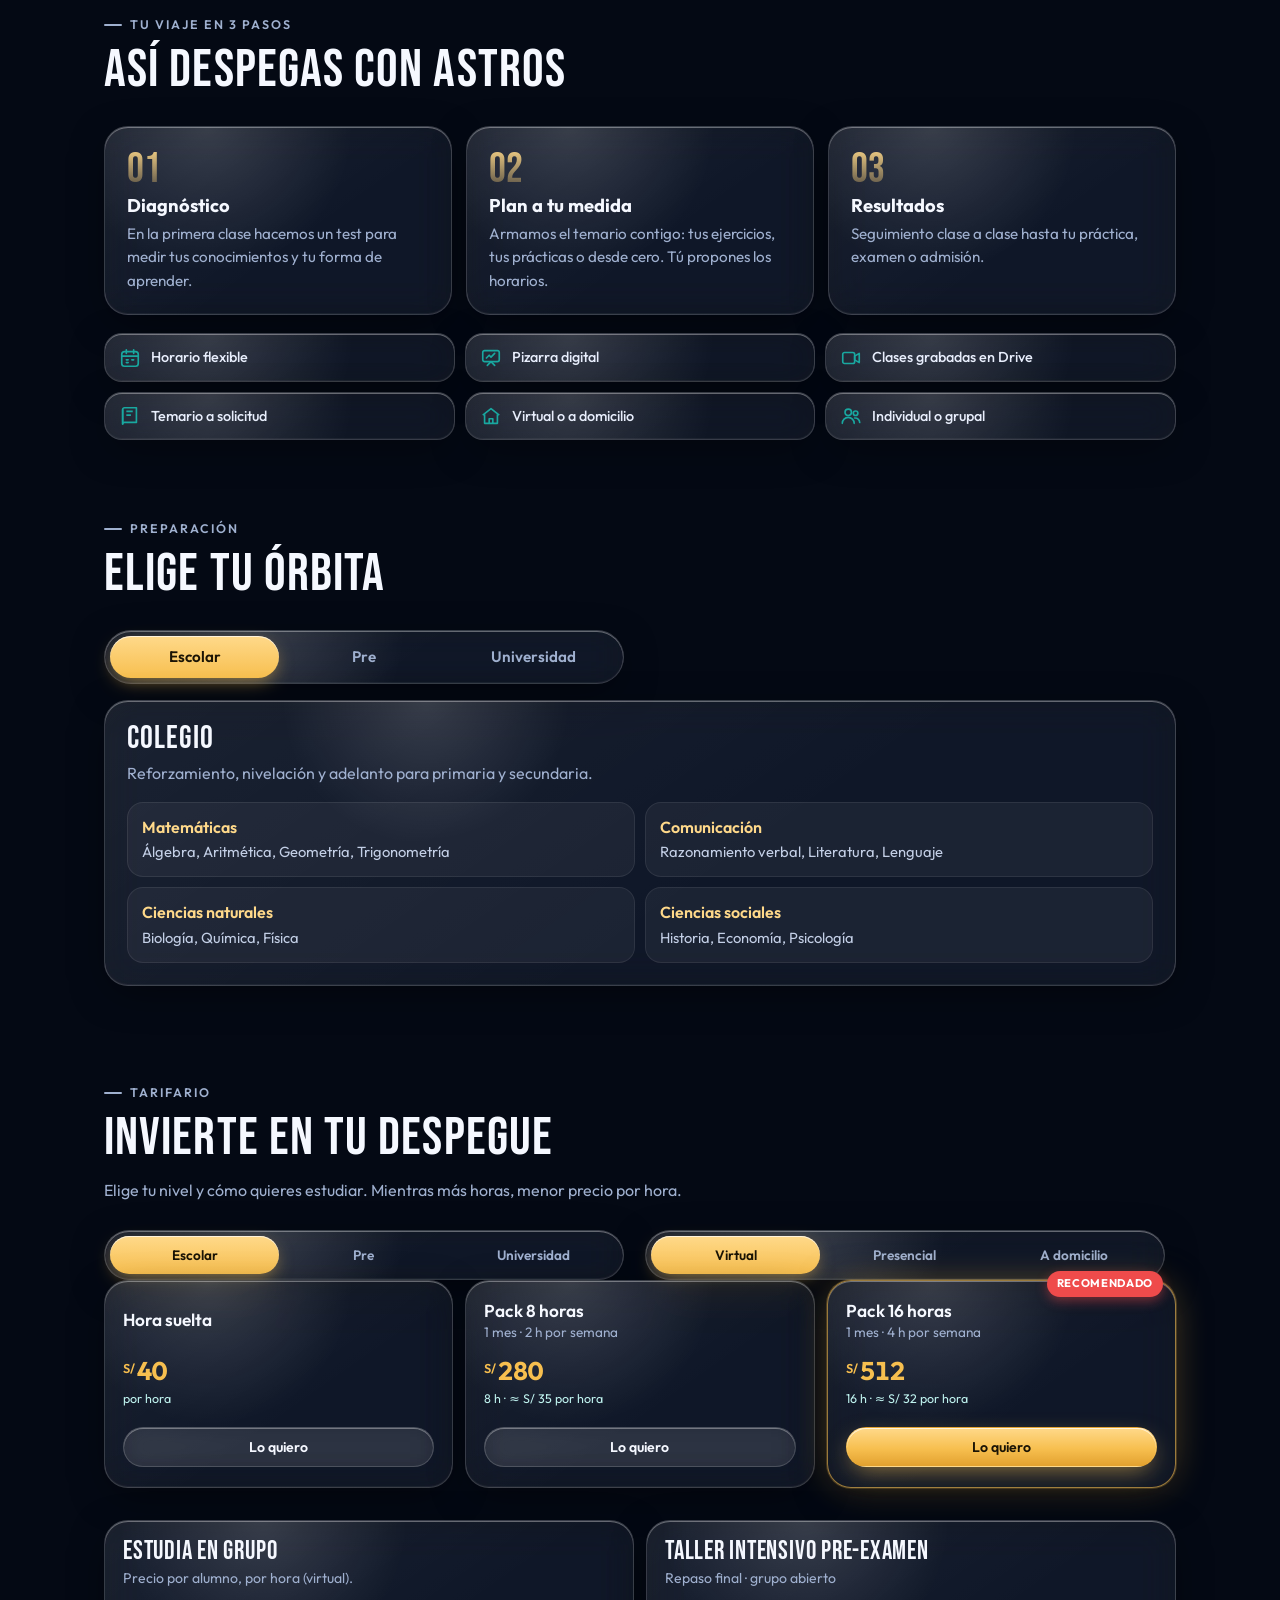
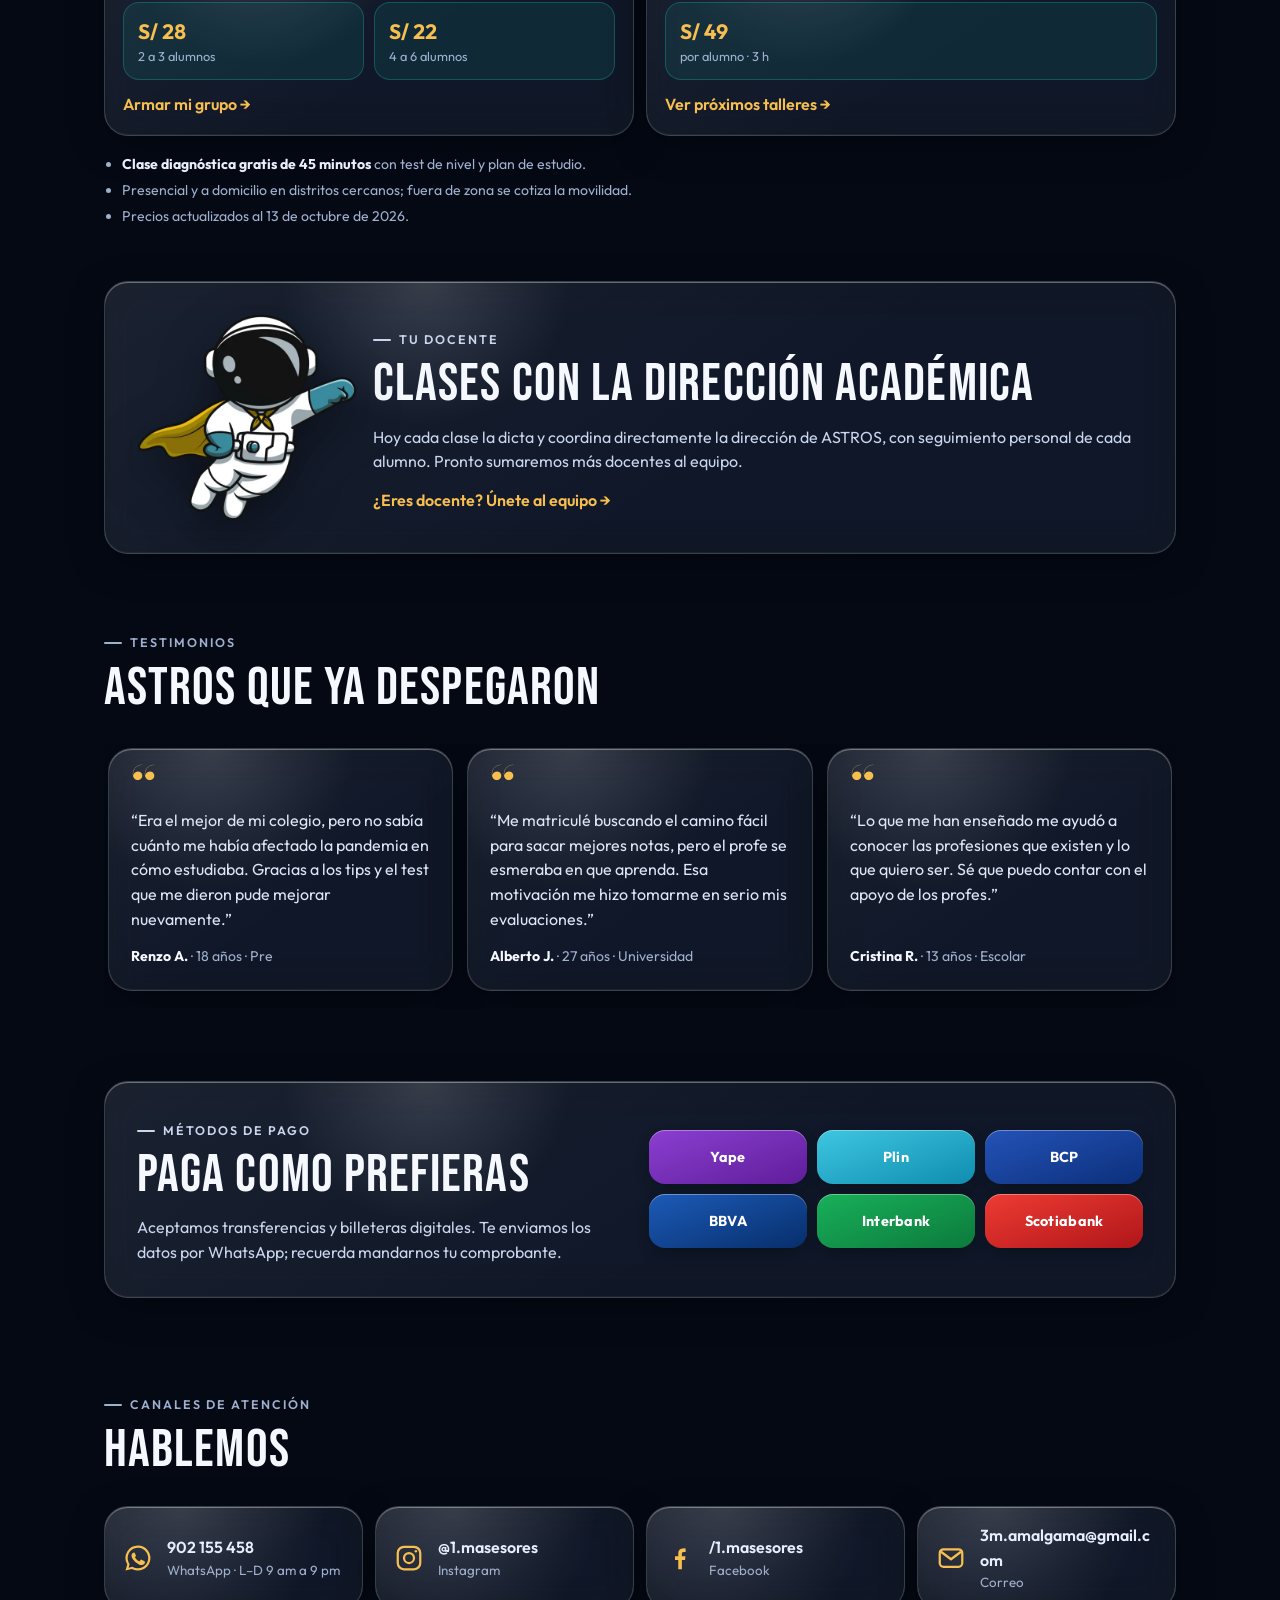
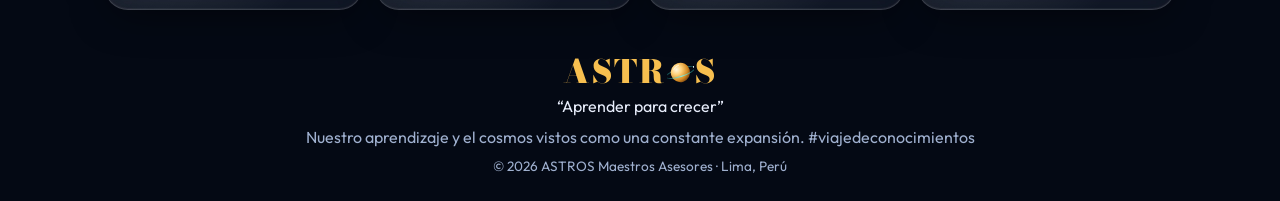
==== commit c15694b7: "Nuevo logo ASTROS y precios desde el tarifario oficial Co-Authored-By: Claude Opus 5.5 (1M context) " ====
--- a/index.html
+++ b/index.html
@@ -12,18 +12,33 @@
   <link rel="icon" href="assets/img/favicon.svg" type="image/svg+xml" />
   <link rel="preconnect" href="https://fonts.googleapis.com" />
   <link rel="preconnect" href="https://fonts.gstatic.com" crossorigin />
-  <link href="https://fonts.googleapis.com/css2?family=Bebas+Neue&family=Cinzel:wght@500;700&family=Outfit:wght@300;400;500;600;700&display=swap" rel="stylesheet" />
+  <link href="https://fonts.googleapis.com/css2?family=Bebas+Neue&family=Bodoni+Moda:opsz,wght@6..96,800;6..96,900&family=Tenor+Sans&family=Outfit:wght@300;400;500;600;700&display=swap" rel="stylesheet" />
   <link rel="stylesheet" href="styles.css" />
 </head>
 <body>
+  <!-- Marca: planeta (la "O" de ASTROS) y destello -->
+  <svg width="0" height="0" style="position:absolute" aria-hidden="true">
+    <defs>
+      <radialGradient id="g-planet" cx="35%" cy="30%" r="75%"><stop offset="0" stop-color="#fff7df"/><stop offset=".35" stop-color="#ffd27a"/><stop offset=".75" stop-color="#d48a22"/><stop offset="1" stop-color="#7a4510"/></radialGradient>
+      <linearGradient id="g-ring" x1="0" x2="1"><stop offset="0" stop-color="#19a8a0" stop-opacity=".25"/><stop offset=".5" stop-color="#7ff0e6"/><stop offset="1" stop-color="#19a8a0" stop-opacity=".35"/></linearGradient>
+      <linearGradient id="g-spark" x1="0" y1="0" x2="0" y2="1"><stop offset="0" stop-color="#fff"/><stop offset="1" stop-color="#ffd98a"/></linearGradient>
+    </defs>
+    <symbol id="planet" viewBox="0 0 100 100"><g transform="rotate(-18 50 50)">
+      <path d="M-6 50A56 15 0 0 1 106 50" fill="none" stroke="url(#g-ring)" stroke-width="3.4"/>
+      <circle cx="50" cy="50" r="36" fill="url(#g-planet)"/>
+      <path d="M30 32a26 26 0 0 1 22-10" stroke="#fff" stroke-opacity=".7" stroke-width="3" fill="none" stroke-linecap="round"/>
+      <path d="M-6 50A56 15 0 0 0 106 50" fill="none" stroke="url(#g-ring)" stroke-width="3.4"/>
+      <circle cx="104" cy="46" r="3.2" fill="#fff"/></g></symbol>
+    <symbol id="spark" viewBox="0 0 24 24"><path fill="url(#g-spark)" d="M12 0C12.8 8 16 11.2 24 12 16 12.8 12.8 16 12 24 11.2 16 8 12.8 0 12 8 11.2 11.2 8 12 0Z"/></symbol>
+  </svg>
+
   <canvas id="stars" aria-hidden="true"></canvas>
   <div class="aurora" aria-hidden="true"><span></span><span></span><span></span></div>
 
   <!-- Barra superior -->
   <header class="topbar glass">
     <a href="#inicio" class="brand" aria-label="ASTROS inicio">
-      <svg class="brand-star" viewBox="0 0 24 24" aria-hidden="true"><path d="M12 1.5l2.9 6.6 7.1.6-5.4 4.7 1.6 7-6.2-3.7-6.2 3.7 1.6-7L2 8.7l7.1-.6z"/></svg>
-      <span class="brand-name">ASTROS</span>
+      <span class="brand-name">ASTR<svg class="logo-o" aria-hidden="true"><use href="#planet"/></svg>S</span>
     </a>
     <nav class="topnav" aria-label="Secciones">
       <a href="#nosotros">Nosotros</a>
@@ -39,9 +54,12 @@
     <section id="inicio" class="hero">
       <div class="hero-copy reveal">
         <p class="eyebrow">Asesoría académica personalizada</p>
-        <h1 class="logo-type">
-          <span class="logo-main">ASTR<span class="logo-o">O<i></i></span>S</span>
-          <span class="logo-sub">Maestros Asesores</span>
+        <h1 class="logo" aria-label="ASTROS Maestros Asesores">
+          <span class="logo-word" aria-hidden="true">
+            <svg class="logo-spark"><use href="#spark"/></svg>
+            <span class="logo-t">ASTR</span><svg class="logo-o"><use href="#planet"/></svg><span class="logo-t">S</span>
+          </span>
+          <span class="logo-sub" aria-hidden="true">Maestros Asesores</span>
         </h1>
         <p class="lead">Cada alumno es un astro: tiene su propio lenguaje de aprendizaje y su ritmo. Te acompañamos desde el colegio hasta la universidad, con clases hechas a tu medida.</p>
         <div class="hero-cta">
@@ -188,7 +206,7 @@
         <div class="seg glass seg-sm" role="tablist" aria-label="Nivel" data-group="nivel">
           <button role="tab" aria-selected="true" data-value="escolar">Escolar</button>
           <button role="tab" aria-selected="false" data-value="pre">Pre</button>
-          <button role="tab" aria-selected="false" data-value="univ">Universidad</button>
+          <button role="tab" aria-selected="false" data-value="universitario">Universidad</button>
           <span class="seg-thumb" aria-hidden="true"></span>
         </div>
         <div class="seg glass seg-sm" role="tablist" aria-label="Modalidad" data-group="modo">
@@ -297,7 +315,7 @@
   </main>
 
   <footer class="footer">
-    <p class="logo-foot">ASTROS</p>
+    <p class="brand-name logo-foot">ASTR<svg class="logo-o" aria-hidden="true"><use href="#planet"/></svg>S</p>
     <p>“Aprender para crecer”</p>
     <p class="muted">Nuestro aprendizaje y el cosmos vistos como una constante expansión. #viajedeconocimientos</p>
     <p class="muted small">© <span id="year"></span> ASTROS Maestros Asesores · Lima, Perú</p>
--- a/styles.css
+++ b/styles.css
@@ -25,7 +25,9 @@
   --tabbar-h: 68px;
 
   --f-display: "Bebas Neue", Impact, sans-serif;
-  --f-logo: "Cinzel", Georgia, serif;
+  --f-logo: "Bodoni Moda", "Didot", Georgia, serif;
+  --f-sub: "Tenor Sans", "Outfit", sans-serif;
+  --gold-metal: linear-gradient(180deg, #fffaf0 0%, #ffe3a1 28%, #f7bf4f 58%, #dc9a30 82%, #b47522 100%);
   color-scheme: dark;
   --f-body: "Outfit", system-ui, -apple-system, "Segoe UI", sans-serif;
 }
@@ -117,8 +119,8 @@
   border-radius: 999px;
 }
 .brand { display: flex; align-items: center; gap: 8px; text-decoration: none; }
-.brand-star { width: 22px; height: 22px; fill: var(--gold); filter: drop-shadow(0 0 8px rgba(247,191,79,.6)); }
-.brand-name { font: 700 1.15rem/1 var(--f-logo); letter-spacing: .18em; color: var(--gold-soft); }
+.brand-name { display: inline-flex; align-items: center; font: 900 1.3rem/1 var(--f-logo); letter-spacing: .06em; color: var(--gold-soft); }
+.brand-name .logo-o { width: .84em; height: .84em; margin: 0 .04em; overflow: visible; }
 .topnav { display: none; gap: 4px; }
 .topnav a { text-decoration: none; padding: 8px 14px; border-radius: 999px; color: var(--muted); font-weight: 500; transition: .2s; }
 .topnav a:hover { color: var(--white); background: rgba(255,255,255,.08); }
@@ -146,35 +148,22 @@
   display: grid; align-content: center; gap: 24px;
   padding: 32px 0 40px; position: relative;
 }
-.logo-type { display: grid; gap: 6px; margin: 14px 0 18px; }
-.logo-main {
-  font: 700 clamp(3.4rem, 17vw, 6.5rem)/0.9 var(--f-logo);
-  letter-spacing: .12em;
-  background: linear-gradient(180deg, #fff6dc 0%, var(--gold-soft) 35%, var(--gold) 70%, #c9861f 100%);
-  -webkit-background-clip: text; background-clip: text; color: transparent;
-  filter: drop-shadow(0 4px 24px rgba(247,191,79,.25));
-}
-.logo-o {
-  position: relative; display: inline-block;
-  background: inherit; -webkit-background-clip: text; background-clip: text; color: transparent;
-  background-image: linear-gradient(180deg, #fff6dc 0%, var(--gold-soft) 35%, var(--gold) 70%, #c9861f 100%);
-}
-.logo-o i {
-  position: absolute; left: 50%; top: 52%; width: 135%; height: 40%;
-  border: 2px solid rgba(255,217,138,.8); border-radius: 50%;
-  transform: translate(-50%, -50%) rotate(-22deg);
-  border-left-color: transparent;
-}
-.logo-o i::after {
-  content: ""; position: absolute; width: 8px; height: 8px; border-radius: 50%;
-  background: #fff; box-shadow: 0 0 10px 3px rgba(255,217,138,.9);
-  top: -5px; left: 50%;
-}
+.logo { display: grid; justify-items: start; gap: .3em; margin: 14px 0 18px; font-size: clamp(3.6rem, 18vw, 7rem); font-weight: 400; }
+.logo-word { position: relative; display: flex; align-items: center; font: 900 1em/1 var(--f-logo); font-variation-settings: "opsz" 96; letter-spacing: .05em; }
+.logo-t {
+  background: var(--gold-metal); -webkit-background-clip: text; background-clip: text; color: transparent;
+  filter: drop-shadow(0 2px 0 rgba(120,70,10,.55)) drop-shadow(0 10px 30px rgba(247,191,79,.22));
+}
+.logo-word .logo-o { width: .84em; height: .84em; margin: 0 .03em 0 .05em; overflow: visible; filter: drop-shadow(0 8px 24px rgba(247,191,79,.3)); animation: wobble 9s ease-in-out infinite; }
+.logo-spark { position: absolute; left: .16em; top: -.34em; width: .34em; height: .34em; filter: drop-shadow(0 0 10px rgba(255,230,160,.9)); animation: twinkle 3.2s ease-in-out infinite; }
+@keyframes twinkle { 50% { transform: scale(.7) rotate(45deg); opacity: .75; } }
+@keyframes wobble { 50% { transform: rotate(8deg) translateY(-2px); } }
 .logo-sub {
-  font: 500 clamp(1rem, 4.6vw, 1.5rem)/1 var(--f-logo);
-  letter-spacing: .32em; text-transform: uppercase; color: var(--gold);
-  padding-left: .2em;
-}
+  display: flex; align-items: center; gap: .7em; padding-left: .45em;
+  font: 400 .17em/1 var(--f-sub); letter-spacing: .45em; text-transform: uppercase; color: var(--gold-soft);
+}
+.logo-sub::before, .logo-sub::after { content: ""; width: 1.8em; height: 1px; background: linear-gradient(90deg, transparent, var(--gold)); }
+.logo-sub::after { background: linear-gradient(270deg, transparent, var(--gold)); }
 .lead { font-size: 1.08rem; color: #c9d6ee; max-width: 520px; }
 .hero-cta { display: flex; flex-wrap: wrap; gap: 12px; margin-top: 24px; }
 .uni-chips { list-style: none; padding: 0; margin: 22px 0 0; display: flex; flex-wrap: wrap; gap: 8px; }
@@ -372,7 +361,7 @@
 
 /* ---------- Footer ---------- */
 .footer { text-align: center; padding: 56px var(--gutter) 24px; display: grid; gap: 6px; }
-.logo-foot { font: 700 1.8rem/1 var(--f-logo); letter-spacing: .2em; color: var(--gold); }
+.logo-foot { justify-content: center; font-size: 2rem; color: var(--gold); }
 
 /* ---------- Tabbar móvil + FAB ---------- */
 .tabbar {
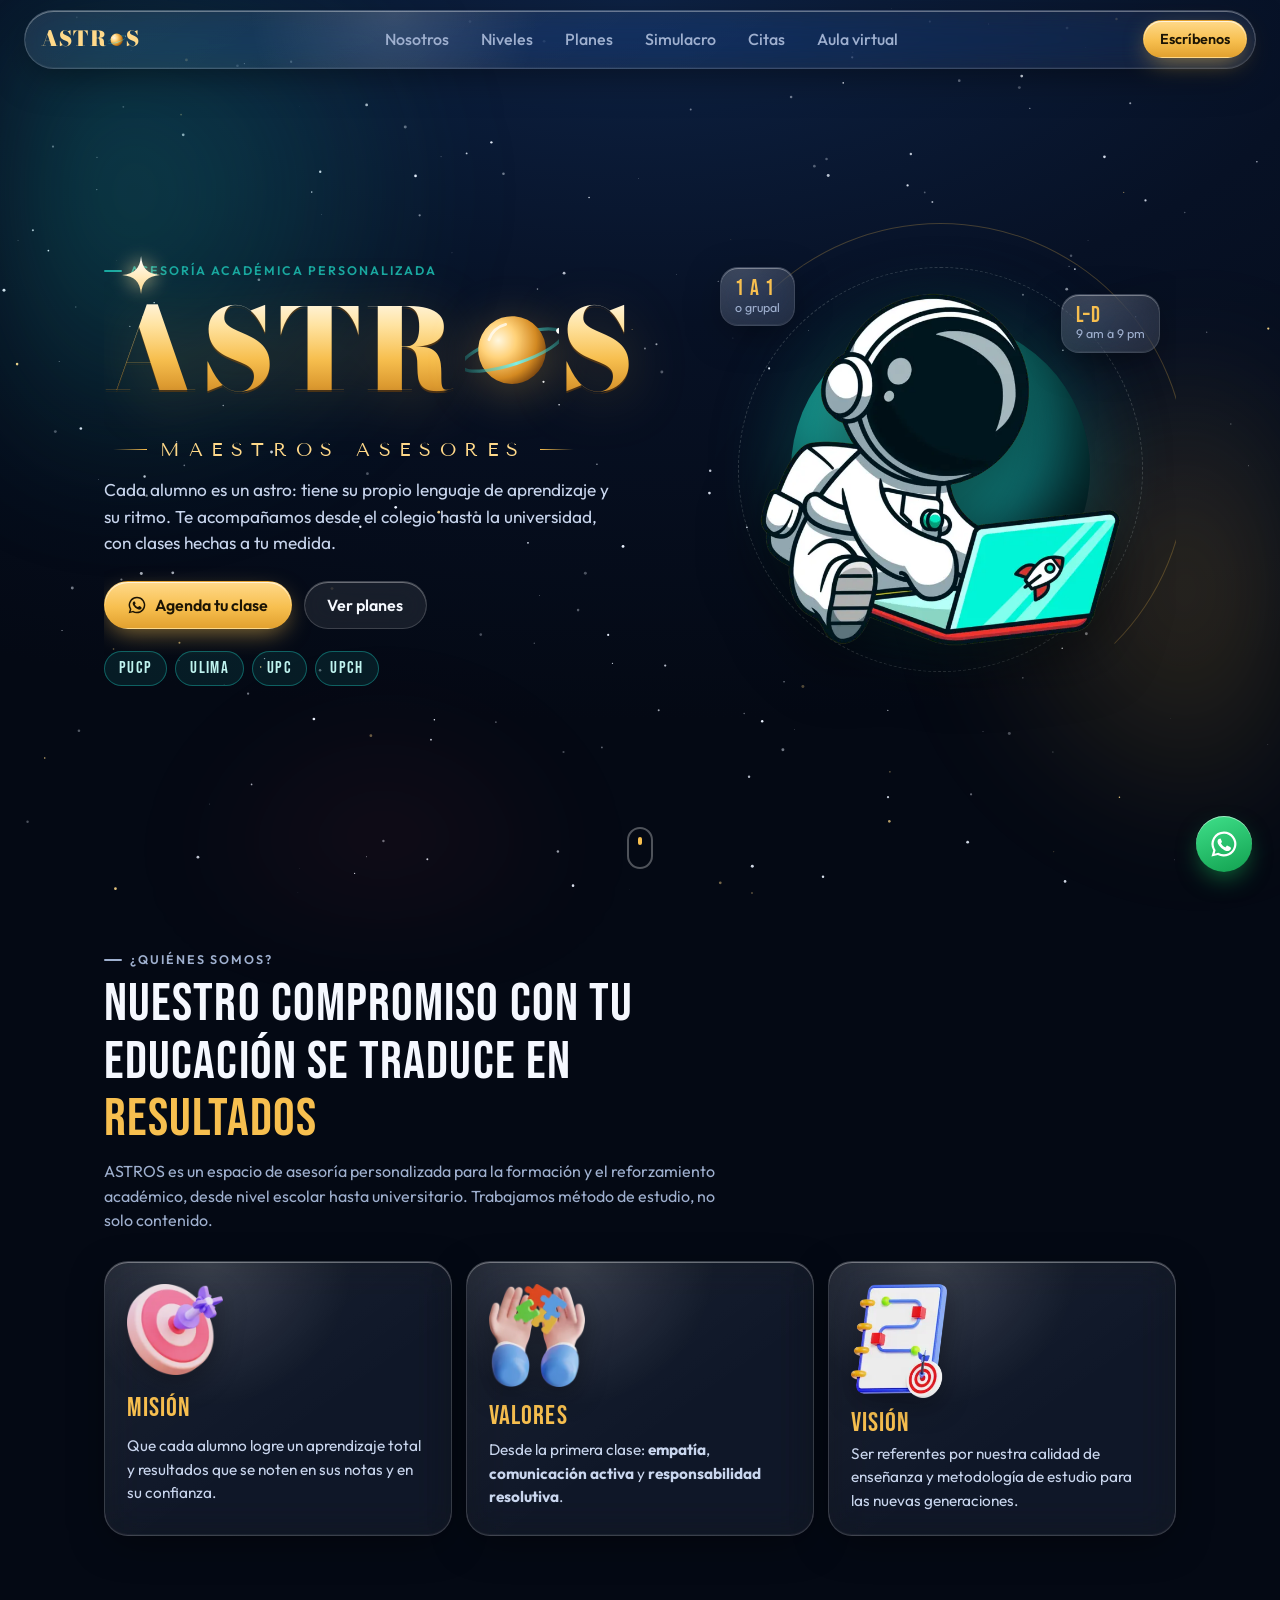
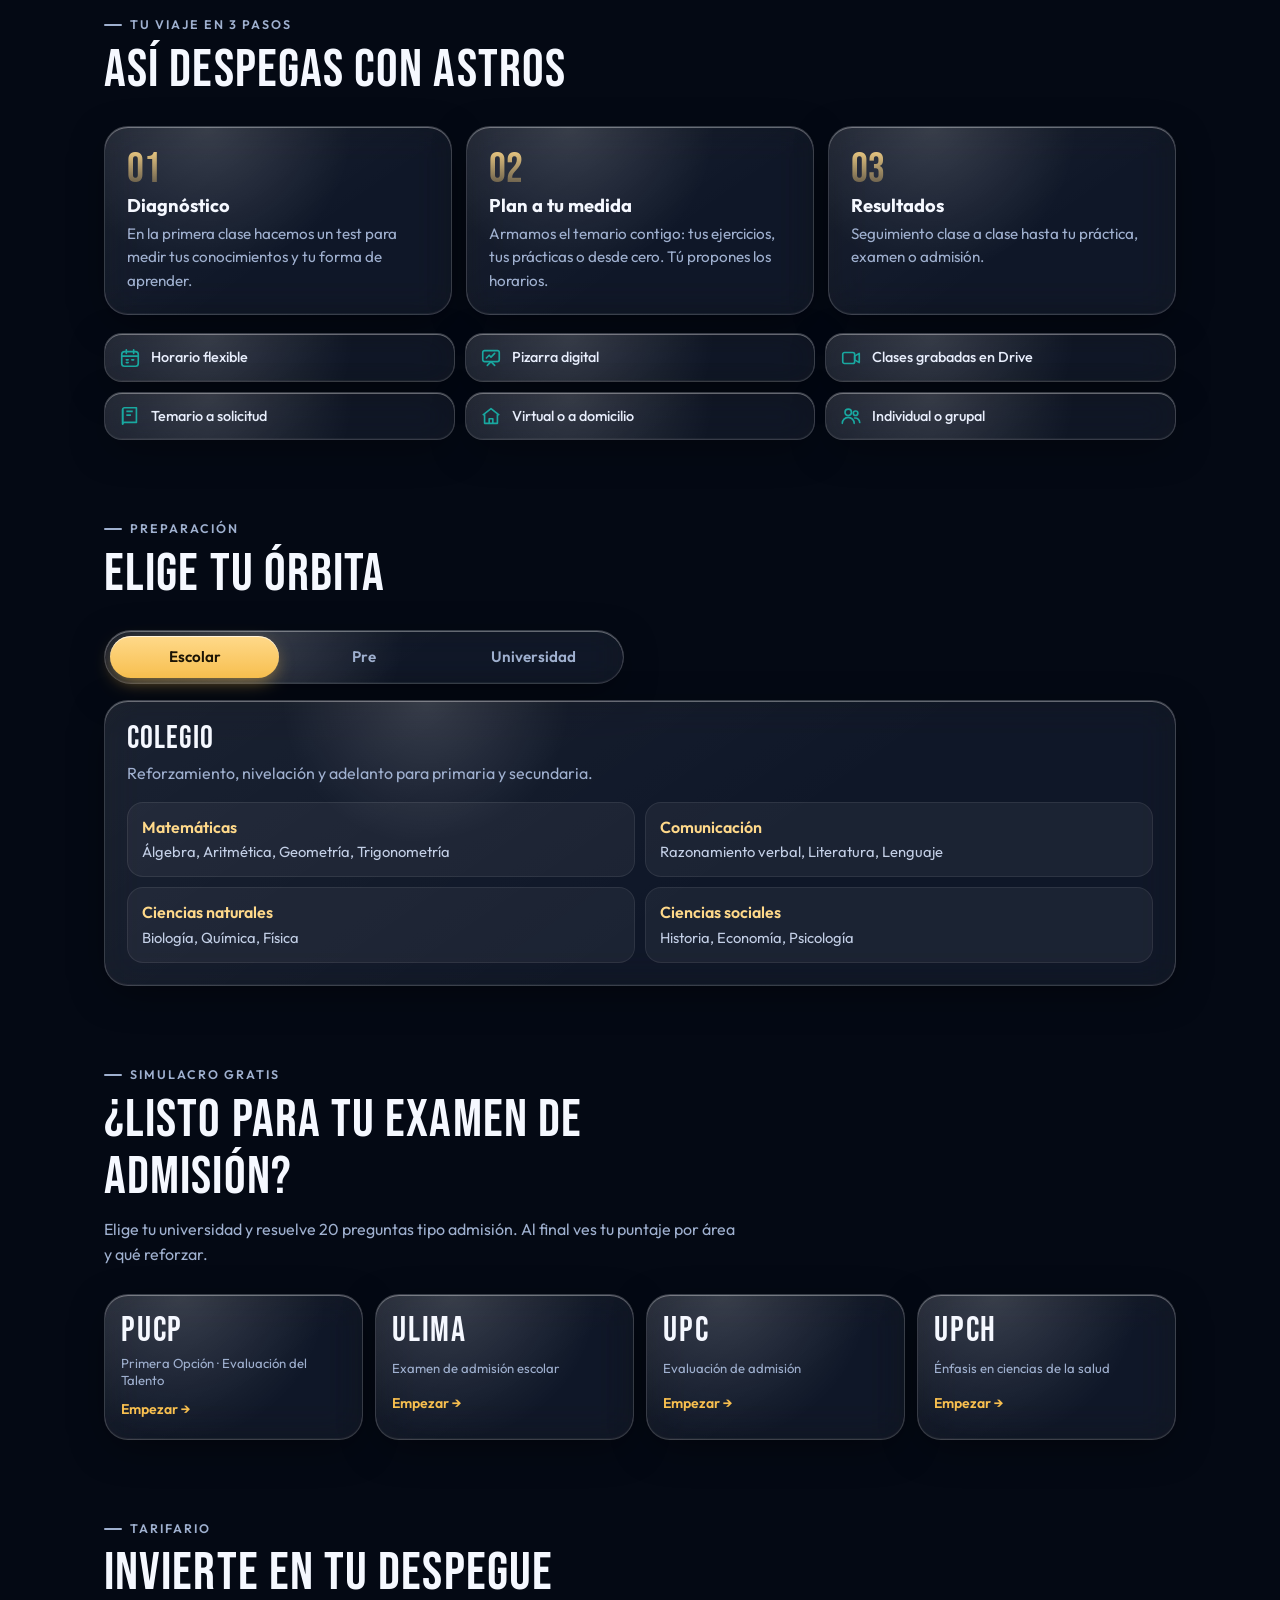
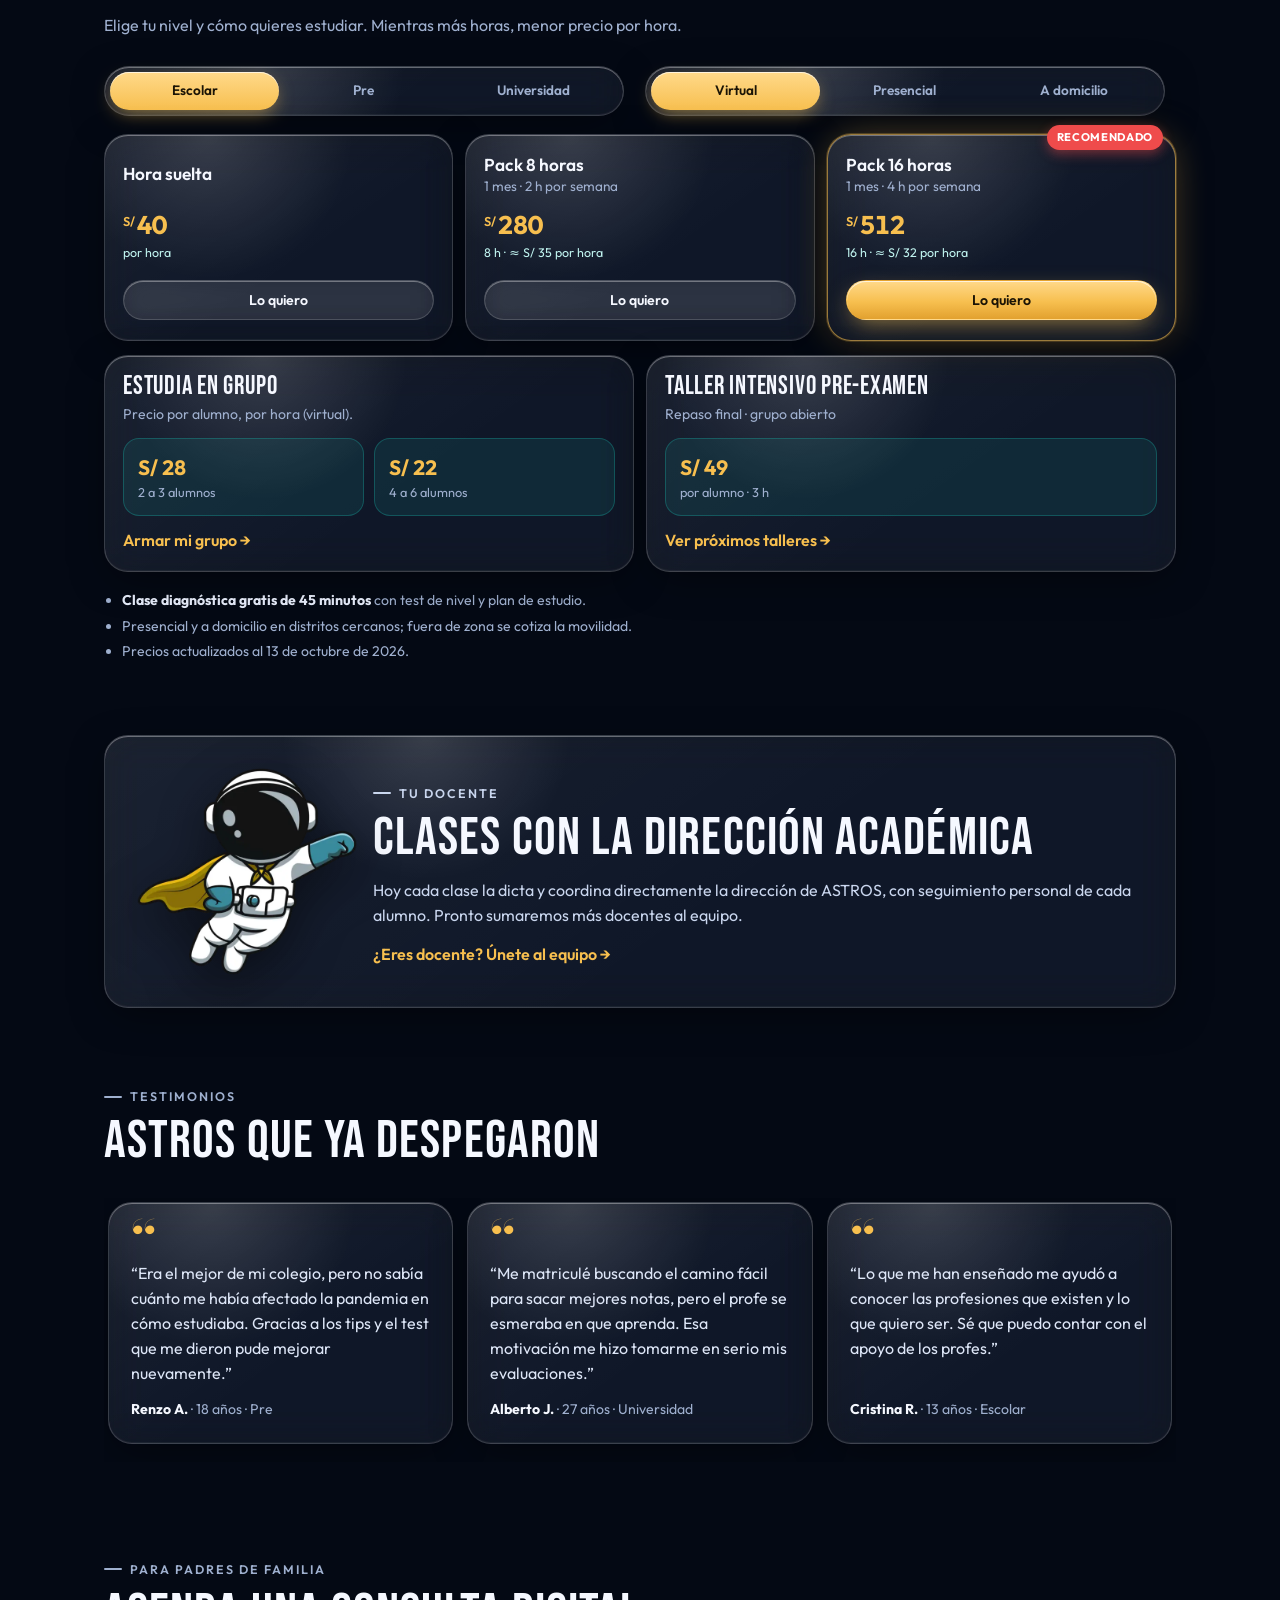
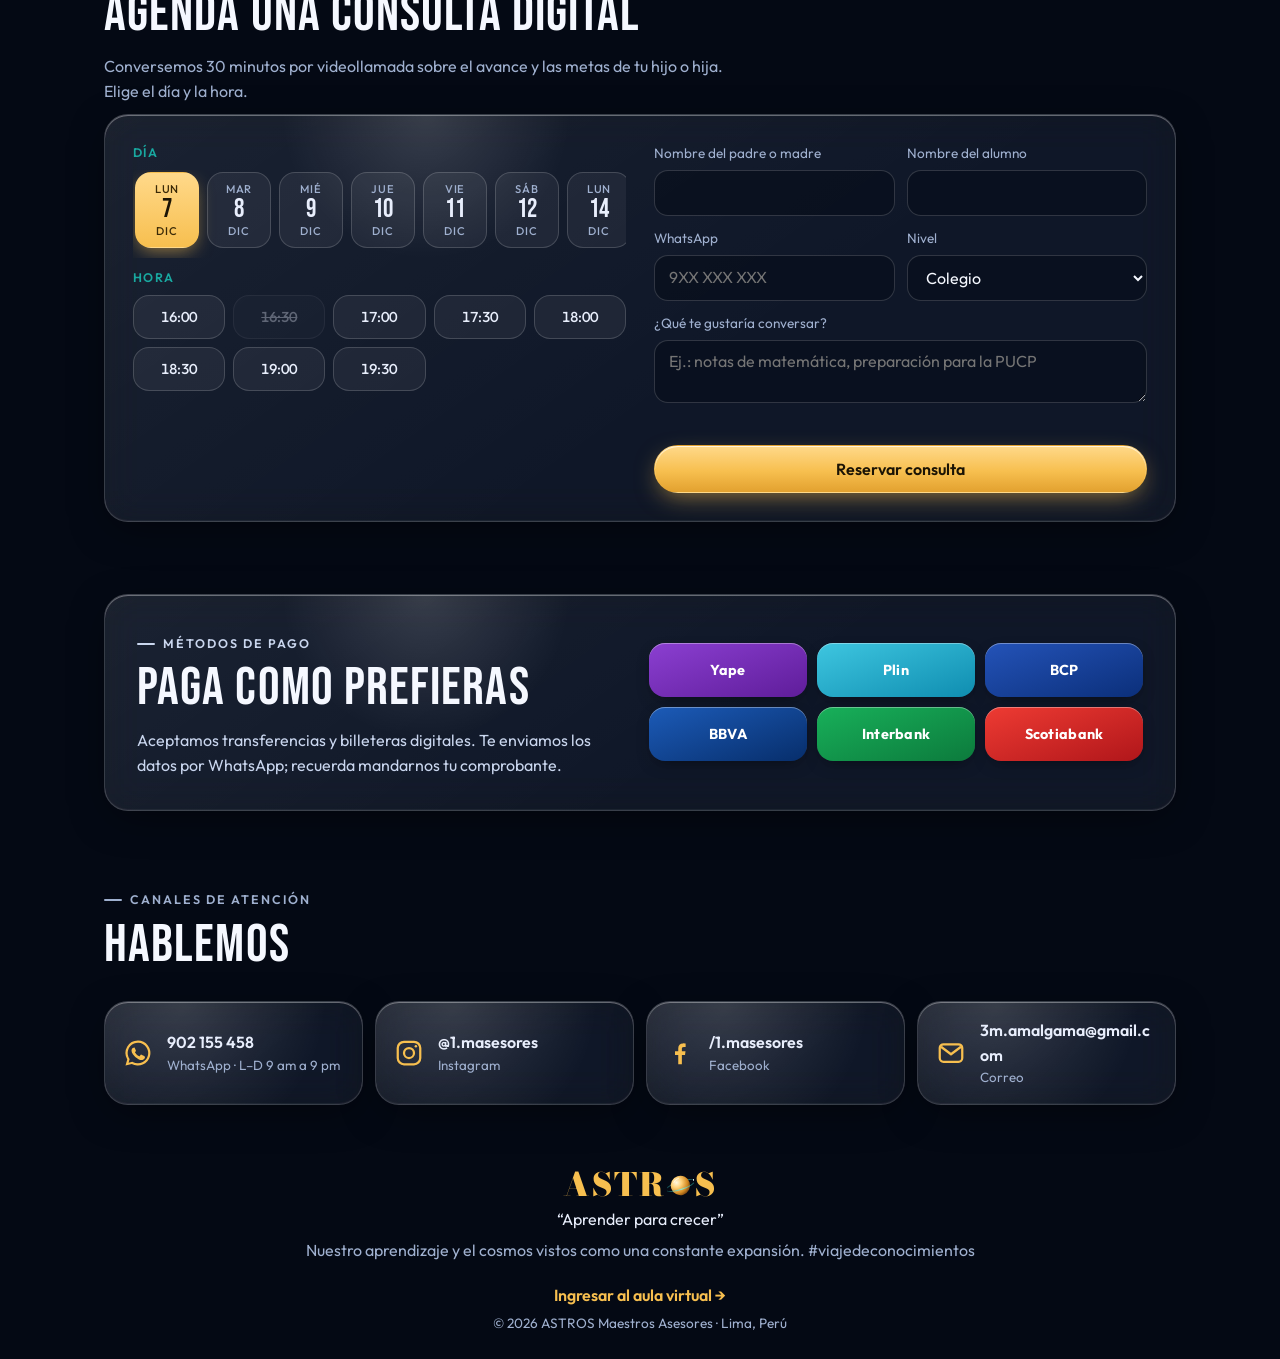
==== commit 9c909c5a: "Simulacro por universidad, citas para padres y aula virtual con Supabase Co-Authored-By: Claude Opus" ====
--- a/index.html
+++ b/index.html
@@ -44,7 +44,9 @@
       <a href="#nosotros">Nosotros</a>
       <a href="#niveles">Niveles</a>
       <a href="#planes">Planes</a>
-      <a href="#contacto">Contacto</a>
+      <a href="#test">Simulacro</a>
+      <a href="#citas">Citas</a>
+      <a href="aula/index.html">Aula virtual</a>
     </nav>
     <a class="btn btn-gold btn-sm" href="https://wa.me/51902155458?text=Hola%20ASTROS%2C%20quiero%20informes%20de%20las%20clases" target="_blank" rel="noopener">Escríbenos</a>
   </header>
@@ -194,6 +196,21 @@
       </div>
     </section>
 
+    <!-- SIMULACRO -->
+    <section id="test" class="section">
+      <header class="section-head reveal">
+        <p class="eyebrow">Simulacro gratis</p>
+        <h2>¿Listo para tu examen de admisión?</h2>
+        <p>Elige tu universidad y resuelve 20 preguntas tipo admisión. Al final ves tu puntaje por área y qué reforzar.</p>
+      </header>
+      <div class="uni-cards">
+        <a class="glass uni-card reveal" href="simulacro.html#pucp"><b>PUCP</b><span>Primera Opción · Evaluación del Talento</span><i>Empezar →</i></a>
+        <a class="glass uni-card reveal" href="simulacro.html#ulima"><b>ULIMA</b><span>Examen de admisión escolar</span><i>Empezar →</i></a>
+        <a class="glass uni-card reveal" href="simulacro.html#upc"><b>UPC</b><span>Evaluación de admisión</span><i>Empezar →</i></a>
+        <a class="glass uni-card reveal" href="simulacro.html#upch"><b>UPCH</b><span>Énfasis en ciencias de la salud</span><i>Empezar →</i></a>
+      </div>
+    </section>
+
     <!-- PLANES -->
     <section id="planes" class="section">
       <header class="section-head reveal">
@@ -266,6 +283,34 @@
           <figcaption><b>Cristina R.</b> · 13 años · Escolar</figcaption>
         </figure>
       </div>
+    </section>
+
+    <!-- CITAS -->
+    <section id="citas" class="section">
+      <header class="section-head reveal">
+        <p class="eyebrow">Para padres de familia</p>
+        <h2>Agenda una consulta digital</h2>
+        <p>Conversemos 30 minutos por videollamada sobre el avance y las metas de tu hijo o hija. Elige el día y la hora.</p>
+      </header>
+      <form class="glass booking reveal" id="citaForm" novalidate>
+        <div class="booking-pick">
+          <p class="field-label" id="diaLabel">Día</p>
+          <div class="days" id="days" role="radiogroup" aria-labelledby="diaLabel"></div>
+          <p class="field-label" id="horaLabel">Hora</p>
+          <div class="slots" id="slots" role="radiogroup" aria-labelledby="horaLabel"></div>
+        </div>
+        <div class="booking-form">
+          <label class="field"><span>Nombre del padre o madre</span><input id="citaPadre" name="padre" required autocomplete="name" /></label>
+          <label class="field"><span>Nombre del alumno</span><input id="citaAlumno" name="alumno" autocomplete="off" /></label>
+          <label class="field"><span>WhatsApp</span><input id="citaWsp" name="wsp" required inputmode="tel" autocomplete="tel" placeholder="9XX XXX XXX" /></label>
+          <label class="field"><span>Nivel</span>
+            <select id="citaNivel" name="nivel"><option value="escolar">Colegio</option><option value="pre">Preuniversitario</option><option value="universitario">Universidad</option></select>
+          </label>
+          <label class="field field-wide"><span>¿Qué te gustaría conversar?</span><textarea id="citaMotivo" name="motivo" rows="2" placeholder="Ej.: notas de matemática, preparación para la PUCP"></textarea></label>
+          <p class="form-msg" id="citaMsg" role="status"></p>
+          <button class="btn btn-gold" type="submit" id="citaBtn">Reservar consulta</button>
+        </div>
+      </form>
     </section>
 
     <!-- PAGOS -->
@@ -318,15 +363,17 @@
     <p class="brand-name logo-foot">ASTR<svg class="logo-o" aria-hidden="true"><use href="#planet"/></svg>S</p>
     <p>“Aprender para crecer”</p>
     <p class="muted">Nuestro aprendizaje y el cosmos vistos como una constante expansión. #viajedeconocimientos</p>
+    <p><a class="link-arrow" href="aula/index.html">Ingresar al aula virtual →</a></p>
     <p class="muted small">© <span id="year"></span> ASTROS Maestros Asesores · Lima, Perú</p>
   </footer>
 
   <!-- Barra inferior tipo app (móvil) -->
   <nav class="tabbar glass" aria-label="Navegación rápida">
     <a href="#inicio" class="active"><svg viewBox="0 0 24 24"><use href="#i-rocket"/></svg><span>Inicio</span></a>
-    <a href="#niveles"><svg viewBox="0 0 24 24"><use href="#i-book"/></svg><span>Niveles</span></a>
     <a href="#planes"><svg viewBox="0 0 24 24"><use href="#i-star"/></svg><span>Planes</span></a>
-    <a href="#contacto"><svg viewBox="0 0 24 24"><use href="#i-chat"/></svg><span>Contacto</span></a>
+    <a href="#test"><svg viewBox="0 0 24 24"><use href="#i-book"/></svg><span>Simulacro</span></a>
+    <a href="#citas"><svg viewBox="0 0 24 24"><use href="#i-cal"/></svg><span>Citas</span></a>
+    <a href="aula/index.html"><svg viewBox="0 0 24 24"><use href="#i-users"/></svg><span>Aula</span></a>
   </nav>
 
   <a class="fab" href="https://wa.me/51902155458?text=Hola%20ASTROS%2C%20quiero%20informes" target="_blank" rel="noopener" aria-label="Escríbenos por WhatsApp">
@@ -350,6 +397,10 @@
     <symbol id="i-chat" viewBox="0 0 24 24"><path fill="none" stroke="currentColor" stroke-width="1.8" stroke-linejoin="round" d="M4 5h16v11H9l-5 4z"/></symbol>
   </svg>
 
+  <script src="js/fx.js"></script>
+  <script src="js/config.js"></script>
+  <script src="js/store.js"></script>
+  <script src="js/citas.js" defer></script>
   <script src="app.js" defer></script>
 </body>
 </html>
--- a/styles.css
+++ b/styles.css
@@ -33,6 +33,7 @@
 }
 
 *, *::before, *::after { box-sizing: border-box; }
+[hidden] { display: none !important; }
 html { scroll-behavior: smooth; scroll-padding-top: 80px; overflow-x: clip; }
 body {
   margin: 0;
@@ -334,6 +335,53 @@
 .quote figcaption { font-size: .88rem; color: var(--muted); }
 .quote figcaption b { color: var(--white); }
 
+/* ---------- Simulacro (tarjetas) ---------- */
+.uni-cards { display: grid; grid-template-columns: 1fr 1fr; gap: 12px; }
+.uni-card { padding: 18px 16px; display: grid; gap: 6px; text-decoration: none; transition: transform .25s; }
+.uni-card:active { transform: scale(.97); }
+.uni-card b { font: 400 2.2rem/1 var(--f-display); letter-spacing: .05em; color: var(--white); }
+.uni-card span { font-size: .82rem; color: var(--muted); line-height: 1.3; }
+.uni-card i { font-style: normal; font-weight: 600; font-size: .88rem; color: var(--gold); margin-top: 4px; }
+
+/* ---------- Citas ---------- */
+.booking { padding: 20px; display: grid; grid-template-columns: minmax(0, 1fr); gap: 20px; }
+.booking-pick, .booking-form { min-width: 0; }
+.field-label { font-size: .78rem; font-weight: 600; letter-spacing: .12em; text-transform: uppercase; color: var(--teal); margin-bottom: 8px; }
+.days { display: grid; grid-auto-flow: column; grid-auto-columns: 64px; gap: 8px; overflow-x: auto; padding: 2px 2px 10px; margin-bottom: 10px; scrollbar-width: none; }
+.days::-webkit-scrollbar { display: none; }
+.day, .slot {
+  border: 1px solid var(--glass-border); background: rgba(255,255,255,.06); color: var(--text);
+  border-radius: 16px; cursor: pointer; font: 500 .9rem/1.1 var(--f-body); transition: background .2s, transform .2s, color .2s;
+  -webkit-tap-highlight-color: transparent;
+}
+.day { display: grid; justify-items: center; gap: 2px; padding: 10px 4px; }
+.day small { font-size: .7rem; color: var(--muted); text-transform: uppercase; letter-spacing: .06em; }
+.day b { font: 400 1.6rem/1 var(--f-display); }
+.slots { display: grid; grid-template-columns: repeat(auto-fill, minmax(78px, 1fr)); gap: 8px; }
+.slot { min-height: 44px; font-variant-numeric: tabular-nums; }
+.day[aria-checked="true"], .slot[aria-checked="true"] {
+  background: linear-gradient(180deg, var(--gold-soft), var(--gold)); color: #1b1405; border-color: transparent;
+  box-shadow: 0 6px 18px -4px rgba(247,191,79,.6);
+}
+.day[aria-checked="true"] small { color: #3b2a07; }
+.slot:disabled { opacity: .35; text-decoration: line-through; cursor: not-allowed; }
+.slots-empty { color: var(--muted); font-size: .9rem; grid-column: 1 / -1; }
+.booking-form { display: grid; gap: 12px; }
+.field { display: grid; gap: 6px; font-size: .85rem; color: var(--muted); min-width: 0; }
+.field input, .field select, .field textarea {
+  width: 100%; min-height: 46px; padding: 10px 14px; border-radius: 14px;
+  border: 1px solid var(--glass-border); background: rgba(4,9,20,.45); color: var(--white);
+  font: 400 1rem/1.3 var(--f-body);
+}
+.field textarea { resize: vertical; }
+.field input:focus, .field select:focus, .field textarea:focus { outline: none; border-color: var(--gold); box-shadow: 0 0 0 3px rgba(247,191,79,.2); }
+.field select option { background: var(--space-800); }
+.form-msg { font-size: .9rem; min-height: 1.2em; }
+.form-msg.err { color: #ff8a8a; }
+.form-msg.ok { color: #7ff0c0; }
+.booking-done { display: grid; gap: 12px; justify-items: start; }
+.booking-done h3 { font: 400 2rem/1 var(--f-display); color: var(--gold); }
+
 /* ---------- Pagos ---------- */
 .pay { padding: 24px; display: grid; gap: 18px; }
 .pay p { color: #c9d6ee; }
@@ -365,10 +413,11 @@
 
 /* ---------- Tabbar móvil + FAB ---------- */
 .tabbar {
+  grid-template-columns: repeat(5, 1fr);
   position: fixed; z-index: 60; left: var(--gutter); right: var(--gutter);
   bottom: calc(10px + env(safe-area-inset-bottom));
   height: var(--tabbar-h); border-radius: 26px;
-  display: grid; grid-template-columns: repeat(4, 1fr); padding: 6px;
+  display: grid; padding: 6px;
   background: linear-gradient(145deg, rgba(20,34,64,.55), rgba(10,20,40,.45));
 }
 .tabbar a {
@@ -430,6 +479,10 @@
   .pay { grid-template-columns: 1fr 1fr; align-items: center; padding: 32px; }
   .contact { grid-template-columns: 1fr 1fr; }
   .seg { max-width: 520px; }
+  .uni-cards { grid-template-columns: repeat(4, 1fr); }
+  .booking { grid-template-columns: minmax(0, 1fr) minmax(0, 1fr); padding: 28px; gap: 28px; }
+  .booking-form { grid-template-columns: 1fr 1fr; align-content: start; }
+  .field-wide, .form-msg, .booking-form .btn { grid-column: 1 / -1; }
 }
 @media (min-width: 960px) {
   body { padding-bottom: 0; }
@@ -442,3 +495,71 @@
   @keyframes wheel { to { transform: translate(-50%, 12px); opacity: 0; } }
   .contact { grid-template-columns: repeat(4, 1fr); }
 }
+
+/* ---------- Quiz (simulacro y prácticas) ---------- */
+.chip { display: inline-flex; align-items: center; padding: 4px 10px; border-radius: 999px; font-size: .75rem; font-weight: 600; color: #bff3ef; background: rgba(25,168,160,.16); border: 1px solid rgba(25,168,160,.4); }
+.quiz { display: grid; gap: 14px; }
+.quiz-head { display: flex; align-items: center; gap: 10px; }
+.quiz-count { font: 400 1.1rem/1 var(--f-display); color: var(--muted); letter-spacing: .04em; }
+.quiz-count b { font-size: 2rem; color: var(--gold); }
+.quiz-timer { margin-left: auto; font-variant-numeric: tabular-nums; color: var(--muted); font-size: .9rem; }
+.quiz-bar { height: 6px; border-radius: 6px; background: rgba(255,255,255,.08); overflow: hidden; }
+.quiz-bar span { display: block; height: 100%; border-radius: inherit; background: linear-gradient(90deg, var(--teal), var(--gold)); transition: width .4s cubic-bezier(.3,1.2,.5,1); }
+.quiz-card { padding: 22px 18px; }
+.q-in { animation: pop .45s cubic-bezier(.3,1.3,.5,1); }
+.quiz-q { font: 500 1.15rem/1.45 var(--f-body); color: var(--white); margin: 8px 0 18px; text-wrap: pretty; }
+.quiz-opts { display: grid; gap: 10px; }
+.opt {
+  display: flex; align-items: center; gap: 12px; width: 100%; text-align: left; cursor: pointer;
+  padding: 12px 14px; min-height: 52px; border-radius: 16px; color: var(--text);
+  border: 1px solid var(--glass-border); background: rgba(255,255,255,.05);
+  font: 400 1rem/1.35 var(--f-body); transition: background .2s, border-color .2s, transform .15s;
+  -webkit-tap-highlight-color: transparent;
+}
+.opt:active { transform: scale(.985); }
+.opt-l { flex: none; display: grid; place-items: center; width: 32px; height: 32px; border-radius: 50%; font-weight: 700; background: rgba(255,255,255,.08); }
+.opt[aria-checked="true"] { border-color: var(--gold); background: rgba(247,191,79,.14); }
+.opt[aria-checked="true"] .opt-l { background: var(--gold); color: #1b1405; }
+.quiz-nav { display: flex; gap: 10px; }
+.quiz-nav .btn { flex: 1; }
+.quiz-nav .btn:disabled { opacity: .4; }
+.quiz-dots { display: flex; flex-wrap: wrap; gap: 6px; }
+.dot { width: 34px; height: 34px; border-radius: 50%; border: 1px solid var(--glass-border); background: transparent; color: var(--muted); font-size: .78rem; cursor: pointer; }
+.dot.done { background: rgba(25,168,160,.25); color: var(--white); border-color: rgba(25,168,160,.6); }
+.dot.now { border-color: var(--gold); color: var(--gold); box-shadow: 0 0 0 2px rgba(247,191,79,.25); }
+.result { padding: 26px 20px; display: grid; justify-items: center; text-align: center; gap: 8px; position: relative; }
+.ring { width: 150px; height: 150px; transform: rotate(-90deg); }
+.ring circle { fill: none; stroke-width: 10; }
+.ring-bg { stroke: rgba(255,255,255,.08); }
+.ring-fg { stroke: var(--gold); stroke-linecap: round; transition: stroke-dashoffset 1.2s cubic-bezier(.3,1,.4,1); }
+.result-score { margin-top: -108px; height: 66px; display: grid; justify-items: center; margin-bottom: 40px; }
+.result-score b { font: 400 3.4rem/1 var(--f-display); color: var(--white); }
+.result-score span { font-size: .85rem; color: var(--muted); }
+.result h2 { font: 400 1.9rem/1.05 var(--f-display); color: var(--gold); letter-spacing: .02em; text-wrap: balance; }
+.areas { width: 100%; display: grid; gap: 10px; margin: 10px 0; text-align: left; }
+.area { display: grid; grid-template-columns: 1fr auto; gap: 4px 10px; font-size: .9rem; }
+.area b { font-variant-numeric: tabular-nums; }
+.area i { grid-column: 1 / -1; height: 6px; border-radius: 6px; background: rgba(255,255,255,.08); overflow: hidden; }
+.area em { display: block; height: 100%; background: var(--teal); border-radius: inherit; }
+.result-cta { display: flex; flex-wrap: wrap; justify-content: center; gap: 10px; margin-top: 6px; }
+.review-title { font: 400 1.6rem/1 var(--f-display); color: var(--white); margin-top: 10px; }
+.review { list-style: none; padding: 0; margin: 0; display: grid; gap: 8px; }
+.rev { padding: 12px 14px; border-radius: 16px; }
+.rev summary { display: flex; gap: 10px; cursor: pointer; list-style: none; font-size: .92rem; }
+.rev summary::-webkit-details-marker { display: none; }
+.rev-mark { flex: none; display: grid; place-items: center; width: 24px; height: 24px; border-radius: 50%; font-size: .8rem; font-weight: 700; }
+.rev.ok .rev-mark { background: rgba(63,224,138,.2); color: #7ff0c0; }
+.rev.bad .rev-mark { background: rgba(239,75,75,.2); color: #ff9a9a; }
+.rev details p { margin-top: 8px; font-size: .9rem; }
+
+/* ---------- Página simulacro ---------- */
+.sim { max-width: 760px; }
+.sim-intro { padding: 22px; display: grid; gap: 10px; justify-items: start; }
+.sim-intro h3 { font: 400 2.6rem/1 var(--f-display); color: var(--white); letter-spacing: .04em; }
+.sim-facts { list-style: none; padding: 0; margin: 6px 0; display: flex; gap: 10px; flex-wrap: wrap; }
+.sim-facts li { display: grid; padding: 10px 16px; border-radius: 16px; background: rgba(255,255,255,.06); border: 1px solid rgba(255,255,255,.1); }
+.sim-facts b { font: 400 1.8rem/1 var(--f-display); color: var(--gold); }
+.sim-facts span { font-size: .78rem; color: var(--muted); }
+.sim-areas { display: flex; flex-wrap: wrap; gap: 6px; }
+.page-sim { padding-bottom: 40px; }
+.quiz-text { margin: 10px 0 0; padding: 14px 16px; max-height: 40vh; overflow-y: auto; border-radius: 14px; background: rgba(4,9,20,.4); border-left: 3px solid var(--teal); font-size: .95rem; line-height: 1.6; color: #d7e2f5; }
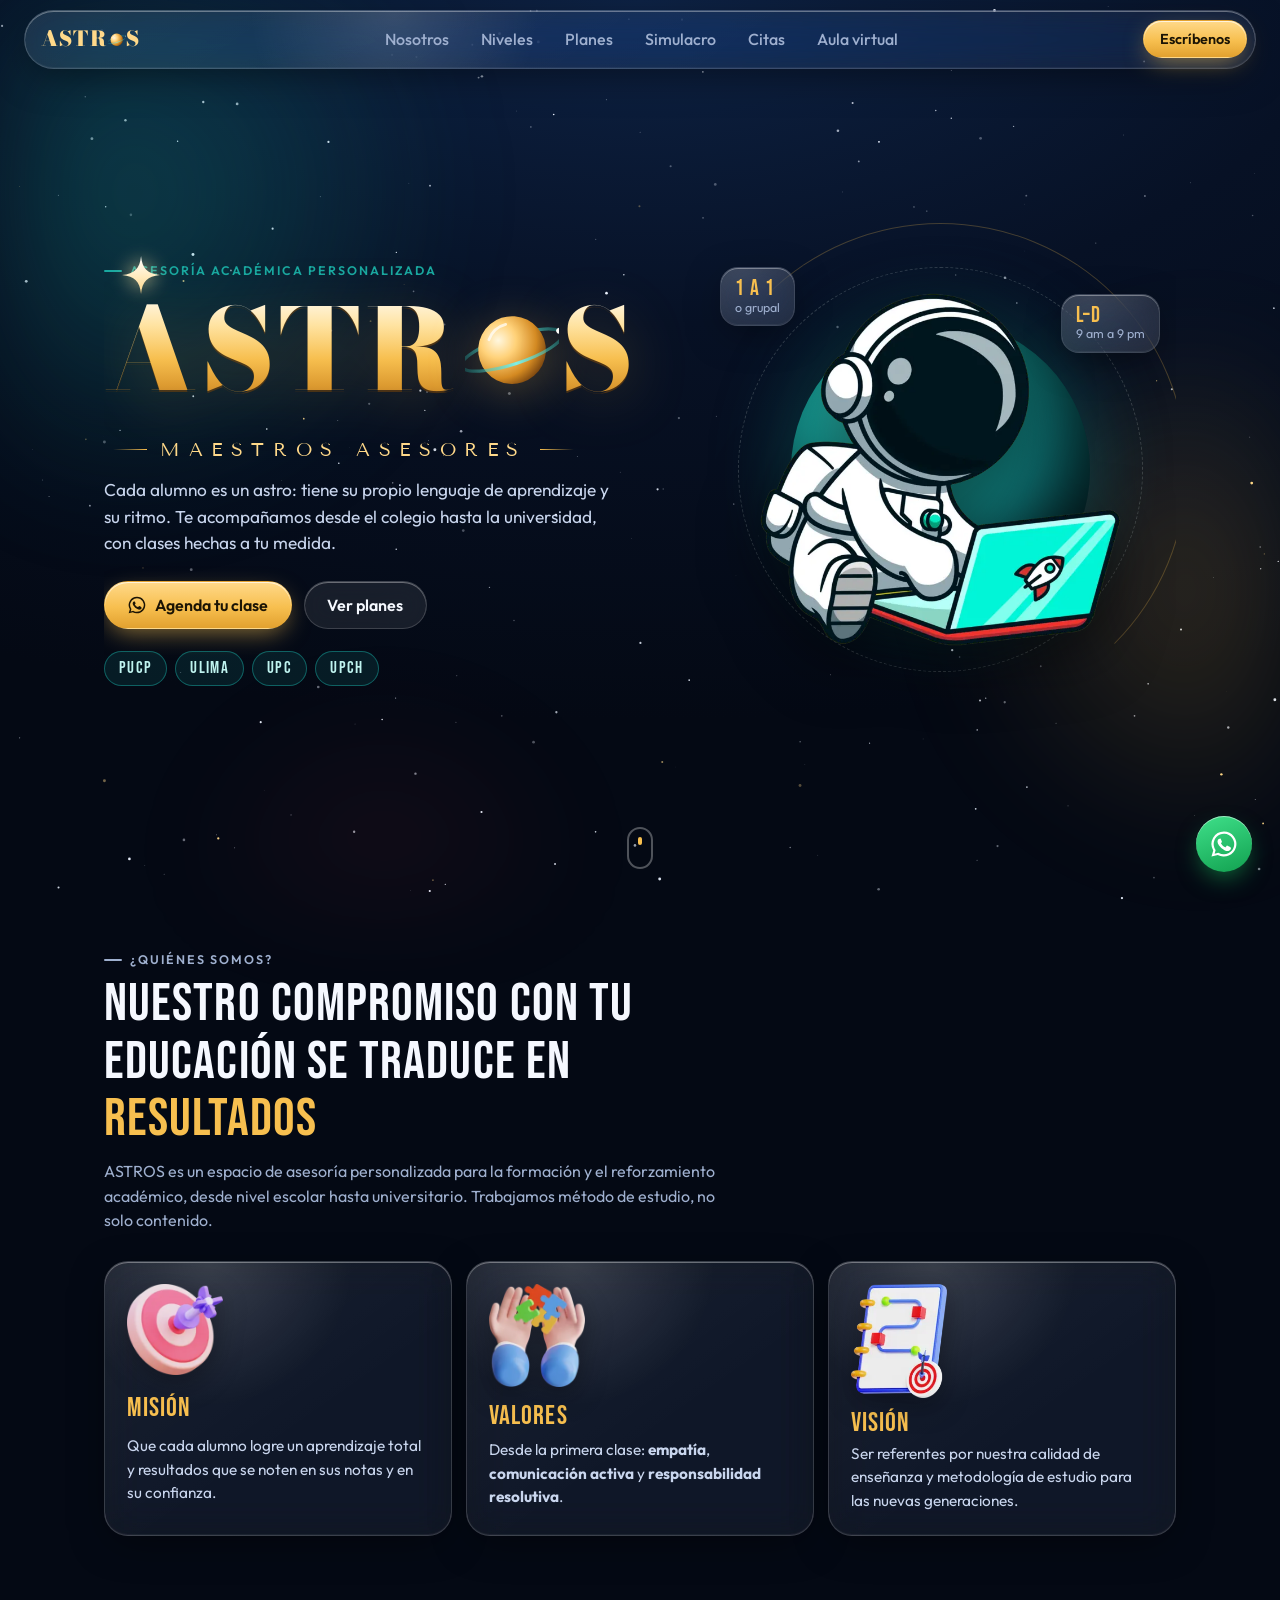
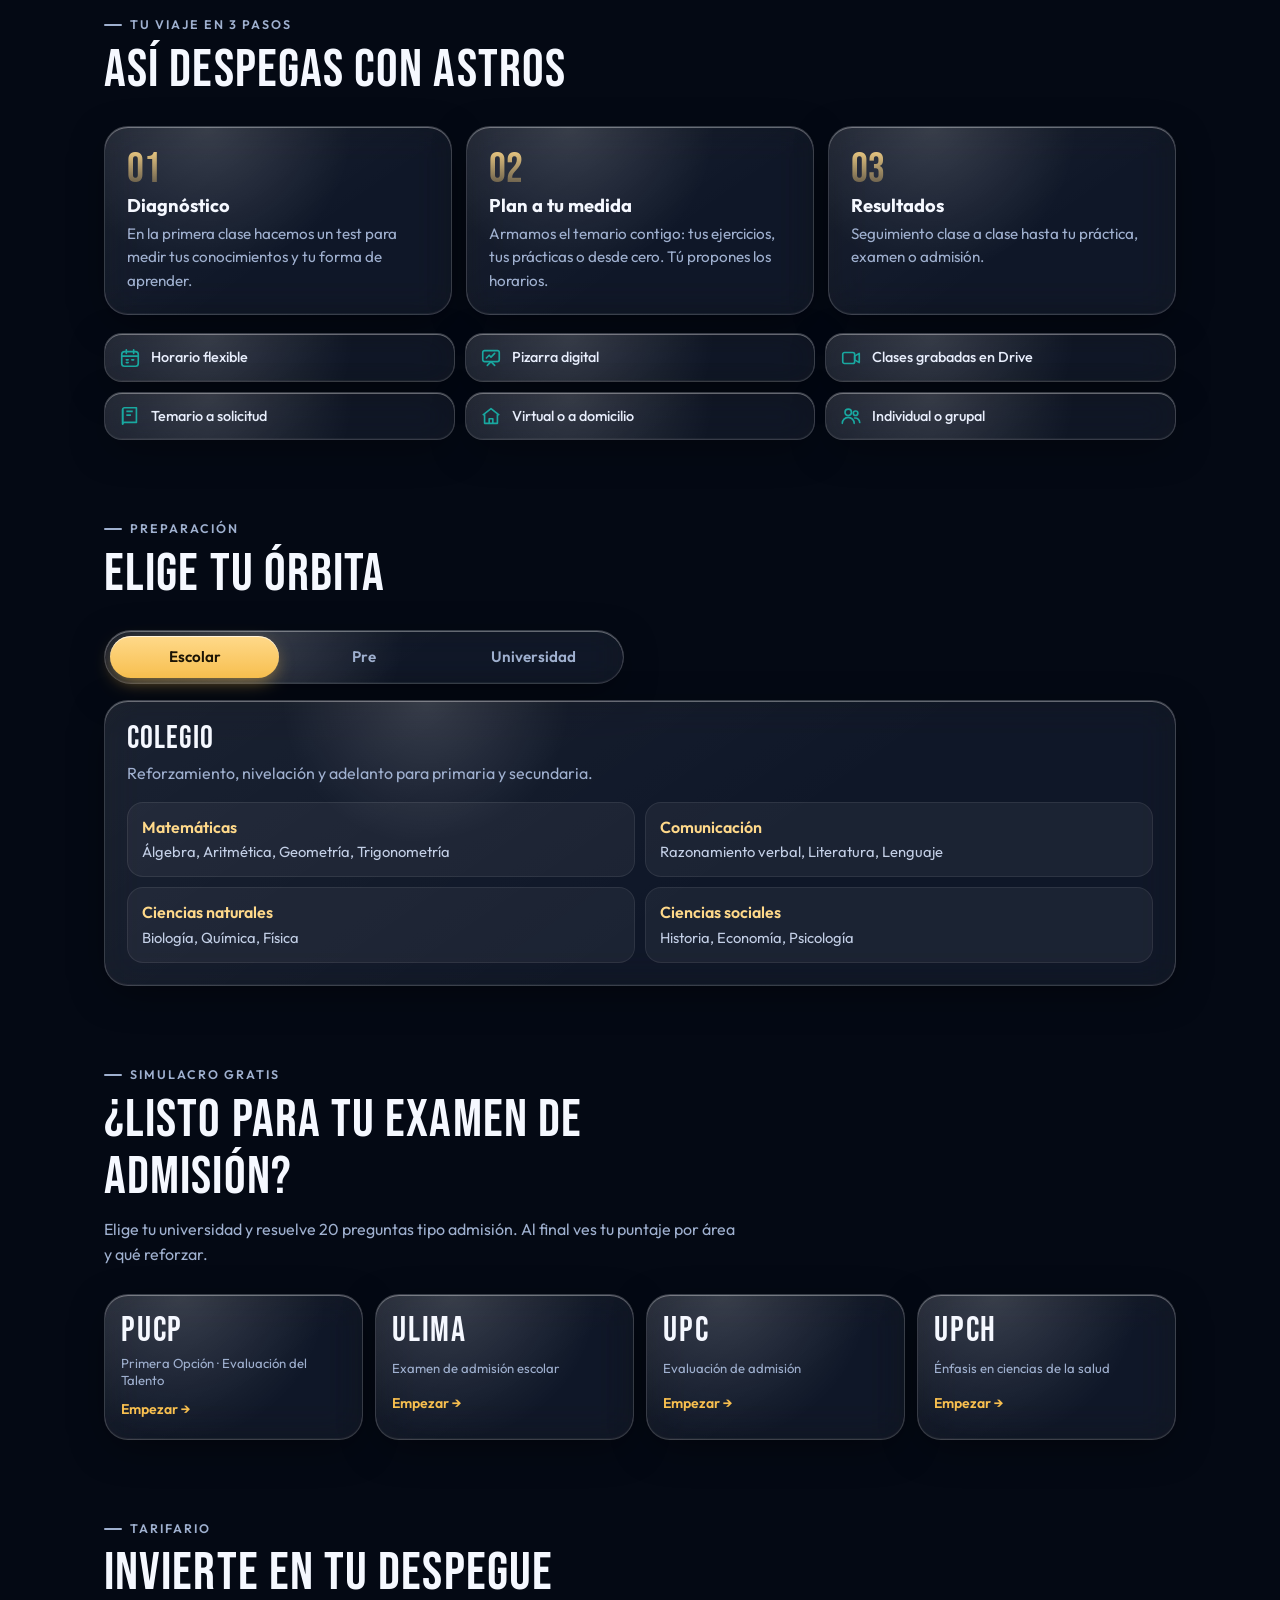
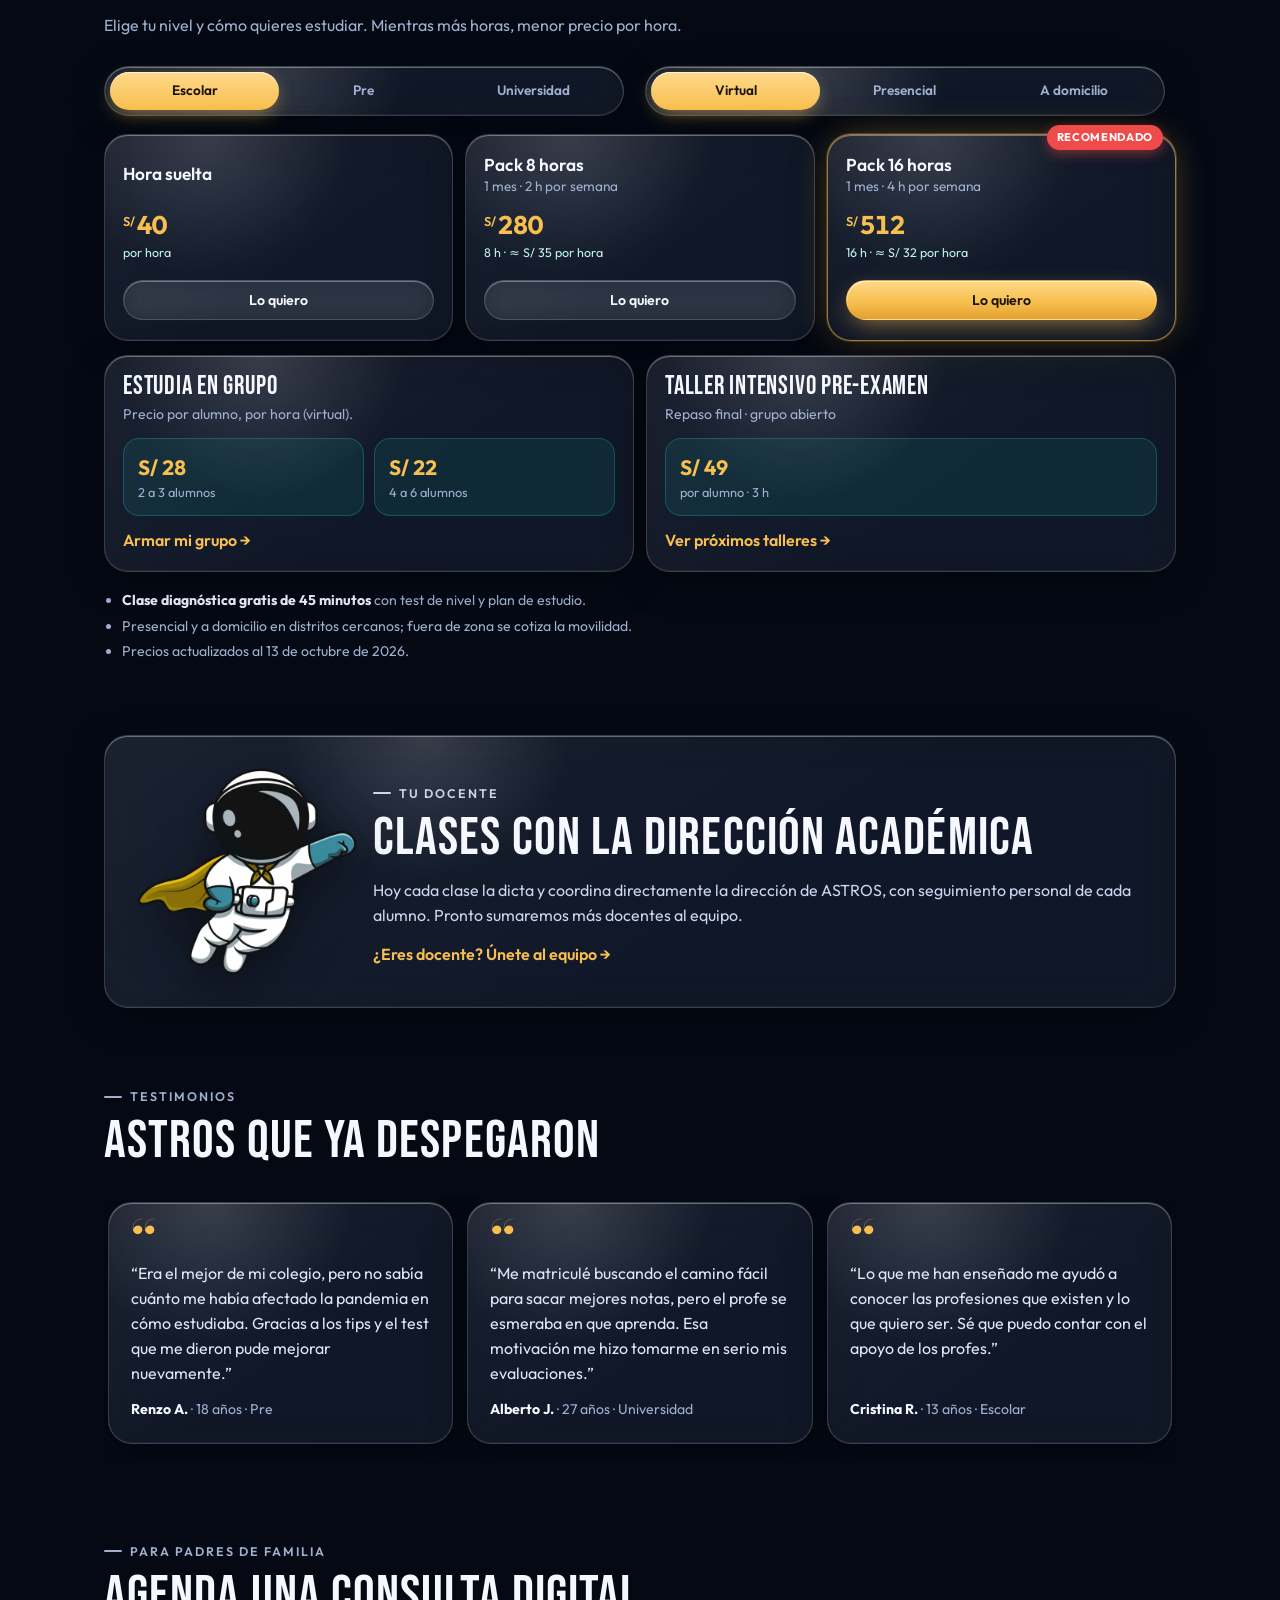
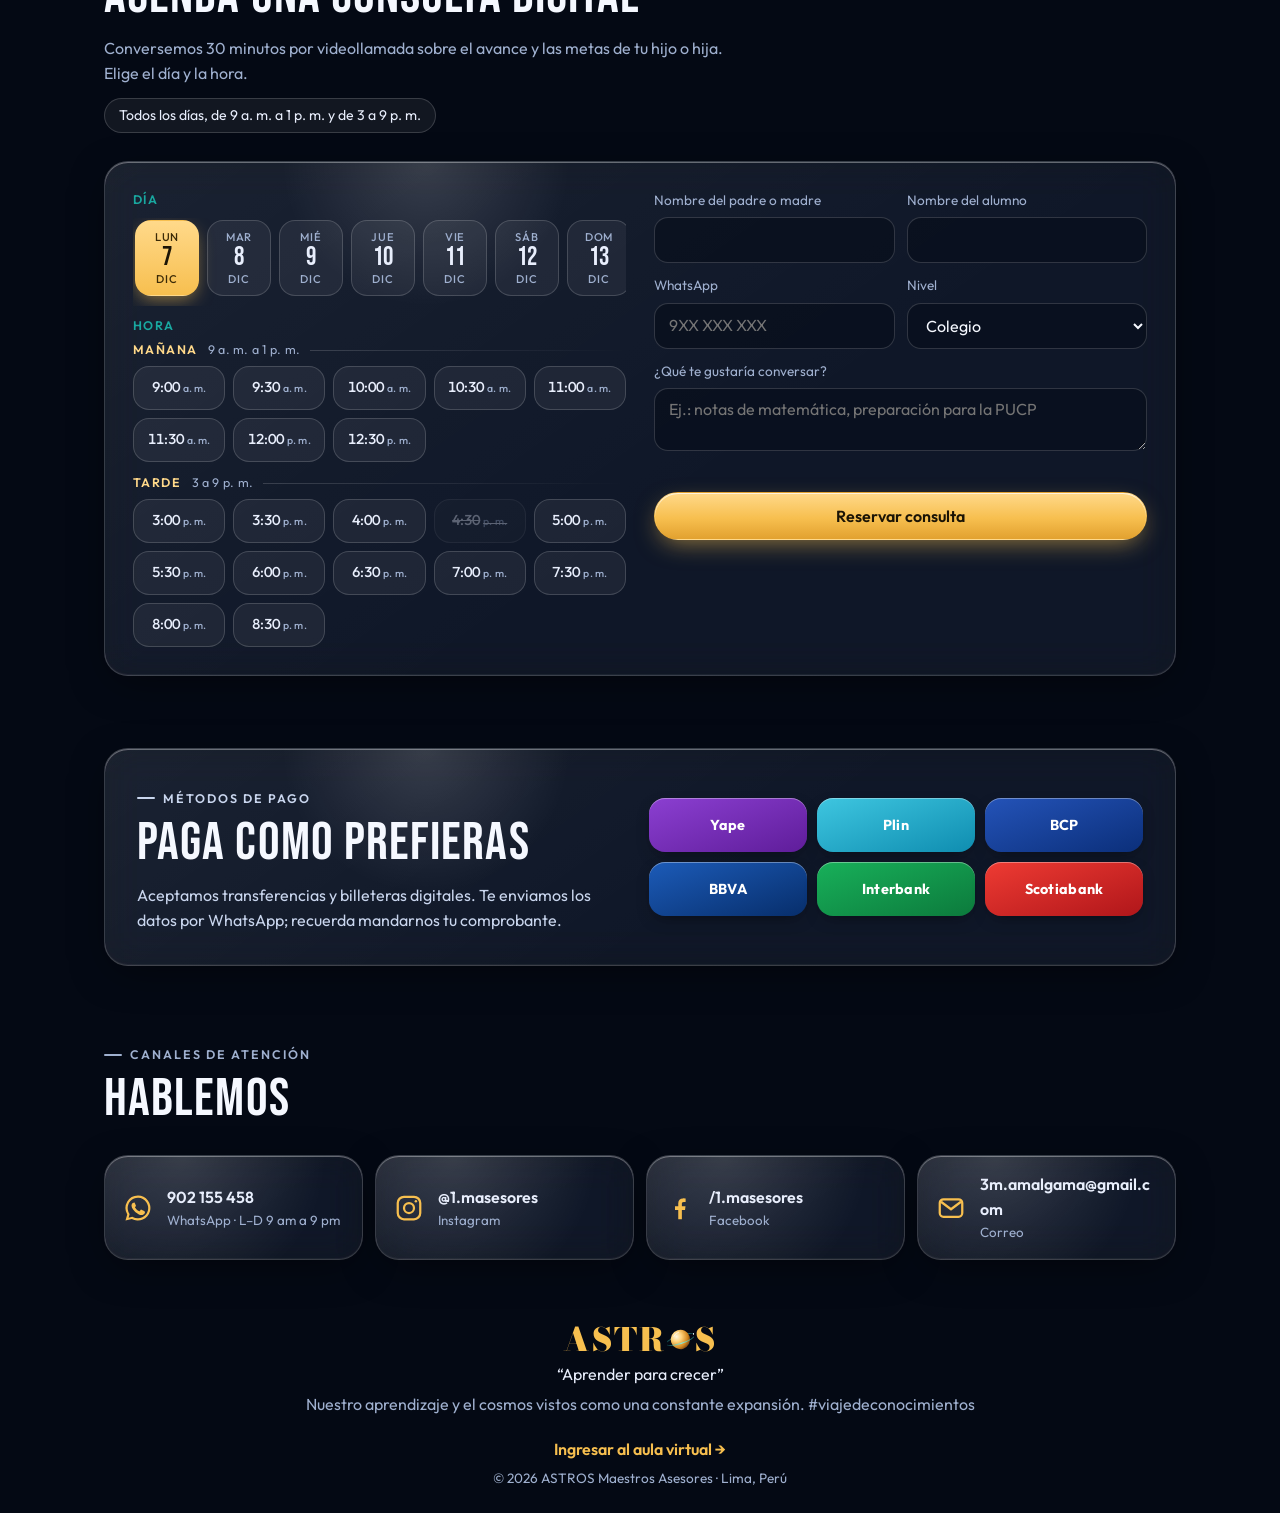
==== commit 715d5b20: "Citas para padres: todos los días, mañanas 9–1 y tardes 3–9 pm Las franjas se configuran en js/confi" ====
--- a/index.html
+++ b/index.html
@@ -291,6 +291,7 @@
         <p class="eyebrow">Para padres de familia</p>
         <h2>Agenda una consulta digital</h2>
         <p>Conversemos 30 minutos por videollamada sobre el avance y las metas de tu hijo o hija. Elige el día y la hora.</p>
+        <p class="booking-hours" id="citaHorario">Todos los días, de 9 a. m. a 1 p. m. y de 3 a 9 p. m.</p>
       </header>
       <form class="glass booking reveal" id="citaForm" novalidate>
         <div class="booking-pick">
--- a/styles.css
+++ b/styles.css
@@ -358,7 +358,20 @@
 .day small { font-size: .7rem; color: var(--muted); text-transform: uppercase; letter-spacing: .06em; }
 .day b { font: 400 1.6rem/1 var(--f-display); }
 .slots { display: grid; grid-template-columns: repeat(auto-fill, minmax(78px, 1fr)); gap: 8px; }
-.slot { min-height: 44px; font-variant-numeric: tabular-nums; }
+.slot { min-height: 44px; font-variant-numeric: tabular-nums; white-space: nowrap; }
+.slot small { margin-left: 3px; font-size: .66rem; color: var(--muted); letter-spacing: .02em; }
+.slot[aria-checked="true"] small { color: #3b2a07; }
+.slots-group {
+  grid-column: 1 / -1; display: flex; align-items: baseline; gap: 10px; margin-top: 6px;
+  font: 600 .78rem/1.2 var(--f-body); letter-spacing: .12em; text-transform: uppercase; color: var(--gold-soft);
+}
+.slots-group:first-child { margin-top: 0; }
+.slots-group span { font-weight: 400; letter-spacing: .02em; text-transform: none; color: var(--muted); }
+.slots-group::after { content: ""; flex: 1; height: 1px; background: linear-gradient(90deg, var(--glass-border), transparent); align-self: center; }
+.section-head .booking-hours {
+  display: inline-flex; margin-top: 12px; padding: 6px 14px; border-radius: 999px;
+  border: 1px solid var(--glass-border); background: rgba(255,255,255,.06); color: var(--text); font-size: .88rem;
+}
 .day[aria-checked="true"], .slot[aria-checked="true"] {
   background: linear-gradient(180deg, var(--gold-soft), var(--gold)); color: #1b1405; border-color: transparent;
   box-shadow: 0 6px 18px -4px rgba(247,191,79,.6);
